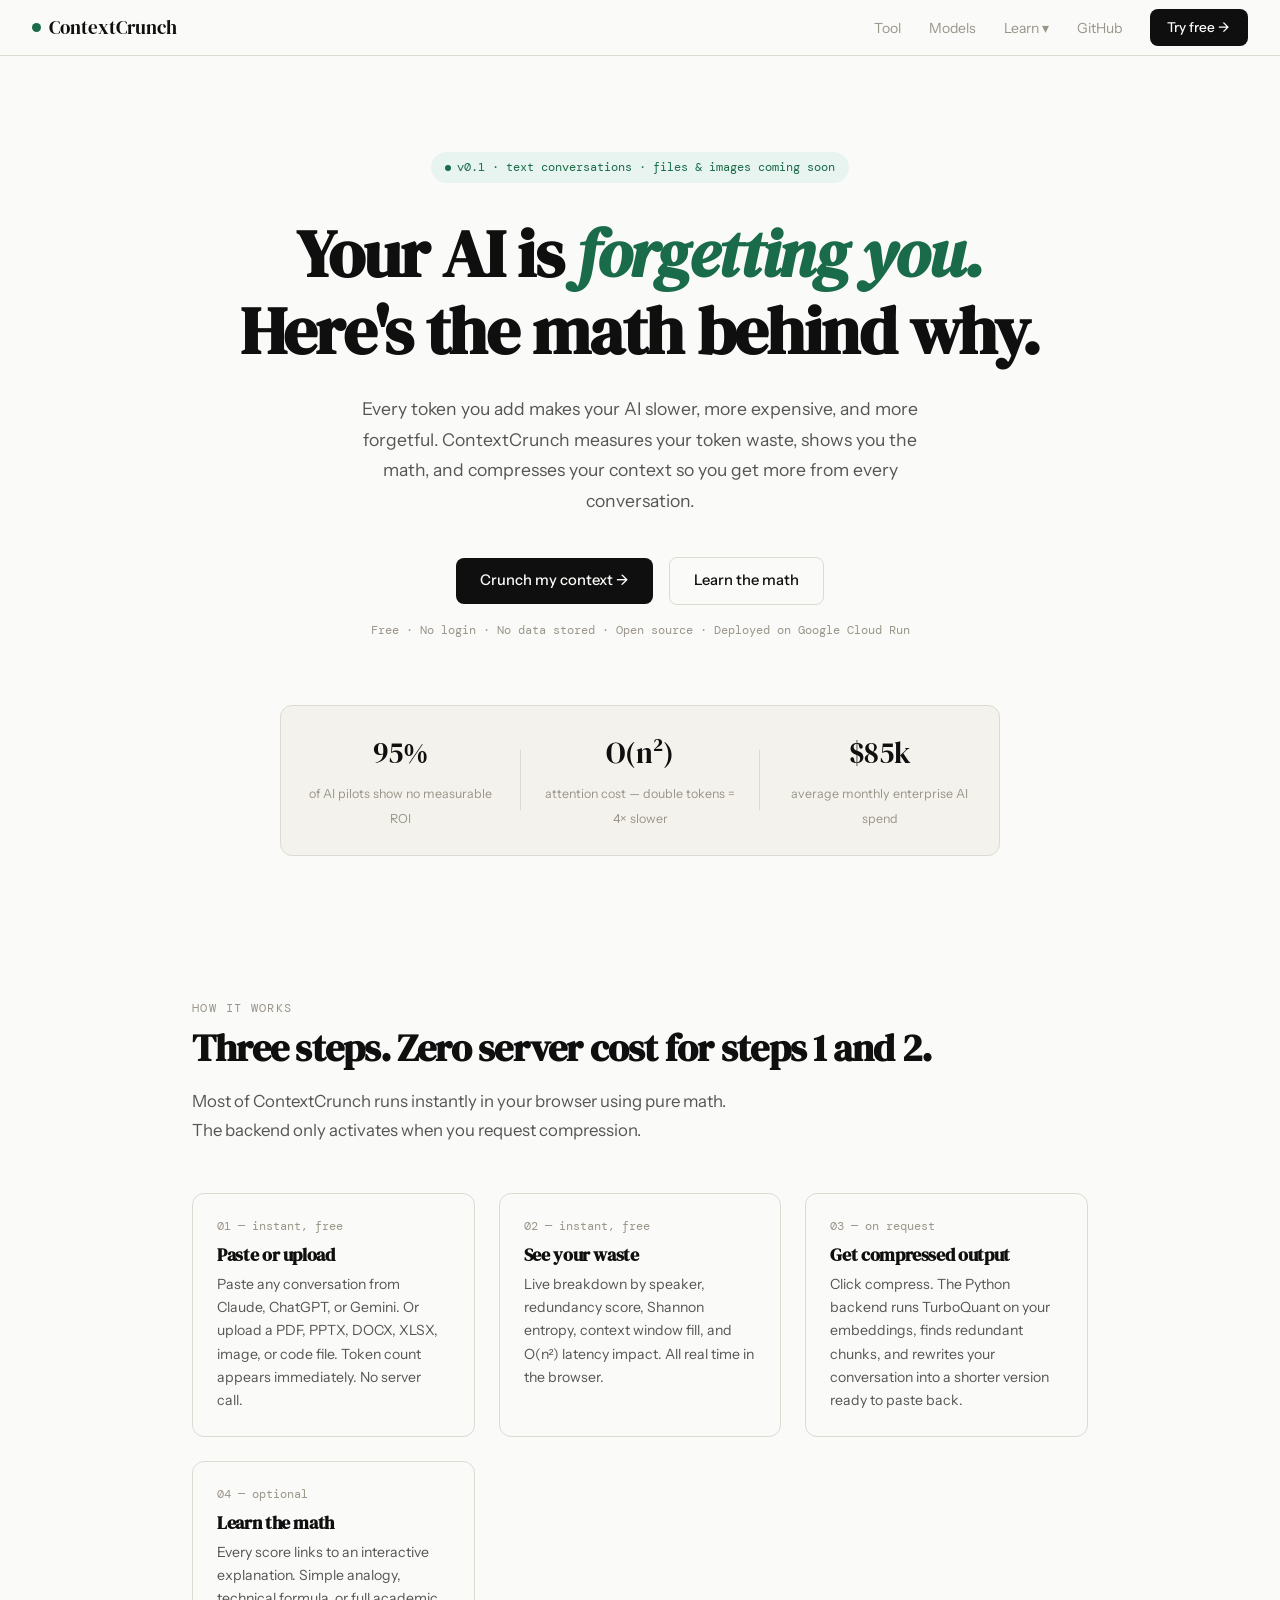
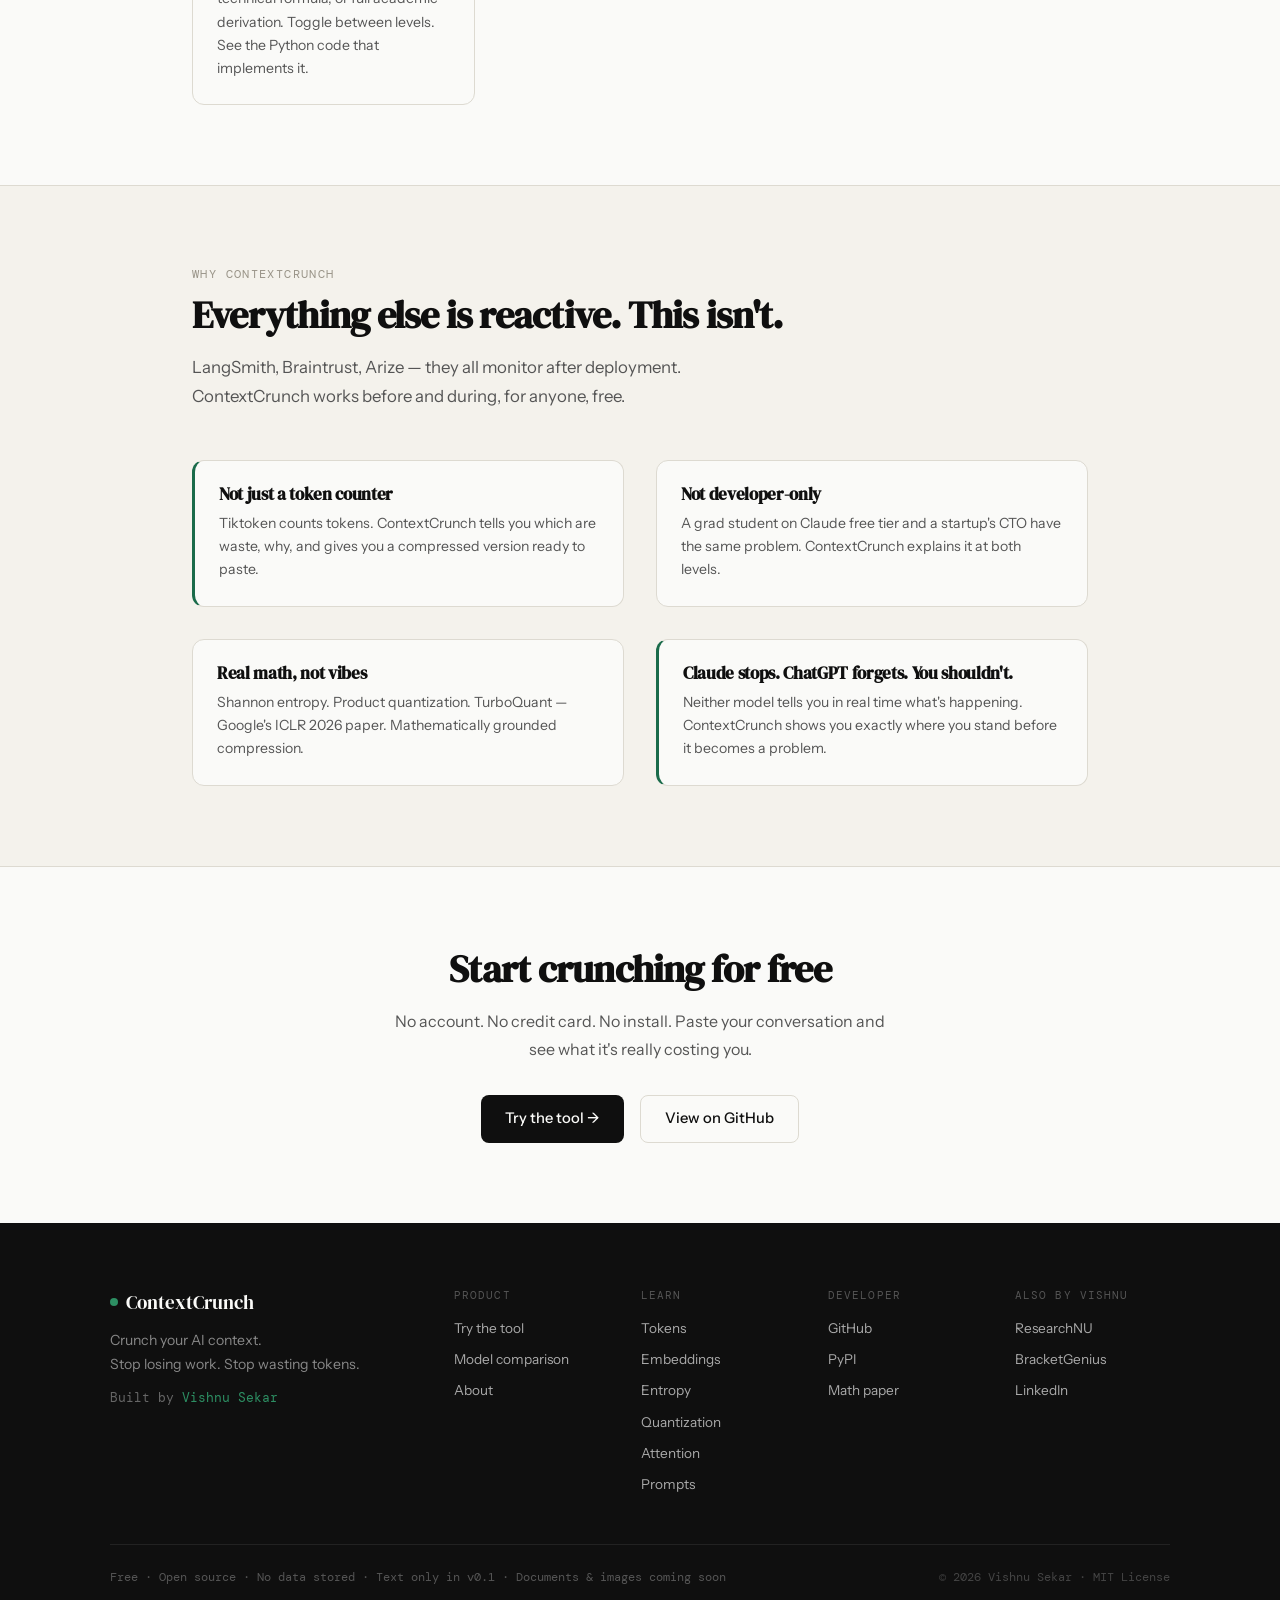
==== frontend/index.html @ 9dfd8b08 "ContextCrunch v1" ====
<!DOCTYPE html>
<html lang="en">
<head>
<meta charset="UTF-8"><meta name="viewport" content="width=device-width,initial-scale=1.0">
<title>ContextCrunch — Crunch your AI context</title>
<meta name="description" content="Token analysis and compression for Claude, ChatGPT, and Gemini. Stop losing work. Stop wasting tokens. Free and open source.">
<link href="https://fonts.googleapis.com/css2?family=DM+Serif+Display:ital@0;1&family=DM+Mono:wght@400;500&family=Instrument+Sans:wght@400;500;600&display=swap" rel="stylesheet">
<link rel="stylesheet" href="shared/style.css">
<style>
.hero{padding:6rem 2rem 4rem;text-align:center}
.hero-badge{display:inline-flex;align-items:center;gap:6px;background:var(--accent-light);color:var(--accent);font-size:.78rem;padding:.35rem .9rem;border-radius:100px;margin-bottom:2rem;font-family:var(--mono)}
.badge-dot{width:6px;height:6px;border-radius:50%;background:var(--accent);display:inline-block}
.hero h1{font-family:var(--serif);font-size:clamp(2.6rem,6vw,4.2rem);margin-bottom:1.5rem}
.hero h1 em{font-style:italic;color:var(--accent)}
.hero-sub{font-size:1.1rem;color:#555;max-width:580px;margin:0 auto 2.5rem;line-height:1.75}
.hero-actions{display:flex;align-items:center;justify-content:center;gap:1rem;flex-wrap:wrap;margin-bottom:1rem}
.hero-note{font-size:.78rem;color:var(--muted);font-family:var(--mono);margin-bottom:4rem}
.hero-stats{display:flex;align-items:center;justify-content:center;background:var(--cream);border:1px solid var(--border);border-radius:12px;overflow:hidden;flex-wrap:wrap;max-width:720px;margin:0 auto}
.hstat{flex:1;min-width:160px;padding:1.5rem;text-align:center}
.hstat-num{display:block;font-family:var(--serif);font-size:1.8rem;margin-bottom:.25rem}
.hstat-lbl{font-size:.78rem;color:var(--muted);line-height:1.4}
.hstat-div{width:1px;height:60px;background:var(--border);flex-shrink:0}
.steps{display:grid;grid-template-columns:repeat(auto-fit,minmax(220px,1fr));gap:1.5rem;margin-top:3rem}
.step{background:var(--white);border:1px solid var(--border);border-radius:12px;padding:1.5rem}
.step-num{font-family:var(--mono);font-size:.72rem;color:var(--muted);margin-bottom:.5rem;display:block}
.step h3{font-size:1.1rem;margin-bottom:.5rem}
.step p{font-size:.88rem;color:#555;line-height:1.65}
.why-grid{display:grid;grid-template-columns:1fr 1fr;gap:2rem;margin-top:3rem}
.why-card{background:var(--white);border:1px solid var(--border);border-radius:12px;padding:1.5rem}
.why-card h3{font-size:1.05rem;margin-bottom:.5rem}
.why-card p{font-size:.88rem;color:#555;line-height:1.65}
@media(max-width:600px){.why-grid{grid-template-columns:1fr}.hstat-div{display:none}}
</style>
</head>
<body>
<div id="nav-root"></div>
<main>
  <section class="hero">
    <div class="hero-badge"><span class="badge-dot"></span>v0.1 · text conversations · files &amp; images coming soon</div>
    <h1>Your AI is <em>forgetting you.</em><br>Here's the math behind why.</h1>
    <p class="hero-sub">Every token you add makes your AI slower, more expensive, and more forgetful. ContextCrunch measures your token waste, shows you the math, and compresses your context so you get more from every conversation.</p>
    <div class="hero-actions">
      <a href="tool.html" class="btn btn-primary">Crunch my context →</a>
      <a href="learn/index.html" class="btn btn-secondary">Learn the math</a>
    </div>
    <p class="hero-note">Free · No login · No data stored · Open source · Deployed on Google Cloud Run</p>
    <div class="hero-stats">
      <div class="hstat"><span class="hstat-num">95%</span><span class="hstat-lbl">of AI pilots show no measurable ROI</span></div>
      <div class="hstat-div"></div>
      <div class="hstat"><span class="hstat-num">O(n²)</span><span class="hstat-lbl">attention cost — double tokens = 4× slower</span></div>
      <div class="hstat-div"></div>
      <div class="hstat"><span class="hstat-num">$85k</span><span class="hstat-lbl">average monthly enterprise AI spend</span></div>
    </div>
  </section>

  <section class="section" id="how">
    <div class="container">
      <span class="section-label">How it works</span>
      <h2 class="section-title">Three steps. Zero server cost for steps 1 and 2.</h2>
      <p class="section-sub">Most of ContextCrunch runs instantly in your browser using pure math. The backend only activates when you request compression.</p>
      <div class="steps">
        <div class="step"><span class="step-num">01 — instant, free</span><h3>Paste or upload</h3><p>Paste any conversation from Claude, ChatGPT, or Gemini. Or upload a PDF, PPTX, DOCX, XLSX, image, or code file. Token count appears immediately. No server call.</p></div>
        <div class="step"><span class="step-num">02 — instant, free</span><h3>See your waste</h3><p>Live breakdown by speaker, redundancy score, Shannon entropy, context window fill, and O(n²) latency impact. All real time in the browser.</p></div>
        <div class="step"><span class="step-num">03 — on request</span><h3>Get compressed output</h3><p>Click compress. The Python backend runs TurboQuant on your embeddings, finds redundant chunks, and rewrites your conversation into a shorter version ready to paste back.</p></div>
        <div class="step"><span class="step-num">04 — optional</span><h3>Learn the math</h3><p>Every score links to an interactive explanation. Simple analogy, technical formula, or full academic derivation. Toggle between levels. See the Python code that implements it.</p></div>
      </div>
    </div>
  </section>

  <section class="section section-alt">
    <div class="container">
      <span class="section-label">Why ContextCrunch</span>
      <h2 class="section-title">Everything else is reactive. This isn't.</h2>
      <p class="section-sub">LangSmith, Braintrust, Arize — they all monitor after deployment. ContextCrunch works before and during, for anyone, free.</p>
      <div class="why-grid">
        <div class="why-card" style="border-left:3px solid var(--accent)"><h3>Not just a token counter</h3><p>Tiktoken counts tokens. ContextCrunch tells you which are waste, why, and gives you a compressed version ready to paste.</p></div>
        <div class="why-card"><h3>Not developer-only</h3><p>A grad student on Claude free tier and a startup's CTO have the same problem. ContextCrunch explains it at both levels.</p></div>
        <div class="why-card"><h3>Real math, not vibes</h3><p>Shannon entropy. Product quantization. TurboQuant — Google's ICLR 2026 paper. Mathematically grounded compression.</p></div>
        <div class="why-card" style="border-left:3px solid var(--accent)"><h3>Claude stops. ChatGPT forgets. You shouldn't.</h3><p>Neither model tells you in real time what's happening. ContextCrunch shows you exactly where you stand before it becomes a problem.</p></div>
      </div>
    </div>
  </section>

  <section class="section" style="text-align:center">
    <div class="container" style="max-width:580px">
      <h2 class="section-title">Start crunching for free</h2>
      <p style="color:#555;margin-bottom:2rem;line-height:1.75">No account. No credit card. No install. Paste your conversation and see what it's really costing you.</p>
      <div style="display:flex;gap:1rem;justify-content:center;flex-wrap:wrap">
        <a href="tool.html" class="btn btn-primary">Try the tool →</a>
        <a href="https://github.com/VishGuy2001/contextcrunch" target="_blank" class="btn btn-secondary">View on GitHub</a>
      </div>
    </div>
  </section>
</main>
<div id="footer-root"></div>
<script src="shared/nav.js"></script>
<script src="shared/footer.js"></script>
</body>
</html>
---- frontend/shared/style.css ----
@import url('https://fonts.googleapis.com/css2?family=DM+Serif+Display:ital@0;1&family=DM+Mono:wght@400;500&family=Instrument+Sans:wght@400;500;600&display=swap');
*,*::before,*::after{box-sizing:border-box;margin:0;padding:0}
:root{
  --black:#0f0f0f;--white:#fafaf8;--cream:#f4f2ec;--mid:#e8e5dc;
  --muted:#9a9589;--accent:#1a6b4a;--accent-light:#e8f4ef;--accent-mid:#2d8f63;
  --warn:#c4602a;--warn-light:#fdf0e8;--danger:#b93030;--danger-light:#fdf0f0;
  --info:#1e4f8a;--info-light:#eaf0f9;--border:#dddad1;
  --serif:'DM Serif Display',Georgia,serif;
  --sans:'Instrument Sans',sans-serif;
  --mono:'DM Mono',monospace;
}
html{scroll-behavior:smooth}
body{font-family:var(--sans);background:var(--white);color:var(--black);font-size:16px;line-height:1.6;overflow-x:hidden}
h1,h2,h3,h4{font-family:var(--serif);letter-spacing:-.02em;line-height:1.15}
a{color:inherit;text-decoration:none}
button{font-family:var(--sans);cursor:pointer}
input,textarea,select{font-family:var(--sans)}
.container{max-width:960px;margin:0 auto;padding:0 2rem}
.container-wide{max-width:1100px;margin:0 auto;padding:0 2rem}
.section{padding:5rem 2rem}
.section-alt{background:var(--cream);border-top:1px solid var(--border);border-bottom:1px solid var(--border)}
.section-label{font-family:var(--mono);font-size:.72rem;color:var(--muted);letter-spacing:.12em;text-transform:uppercase;display:block;margin-bottom:.5rem}
.section-title{font-family:var(--serif);font-size:clamp(1.8rem,3vw,2.6rem);margin-bottom:1rem}
.section-sub{color:#555;max-width:540px;line-height:1.75;font-size:1.05rem}
.btn{display:inline-flex;align-items:center;gap:8px;padding:.7rem 1.5rem;border-radius:8px;font-weight:500;font-size:.92rem;border:none;cursor:pointer;transition:all .15s;text-decoration:none}
.btn-primary{background:var(--black);color:var(--white)}
.btn-primary:hover{background:var(--accent);transform:translateY(-1px)}
.btn-secondary{background:transparent;color:var(--black);border:1px solid var(--border)}
.btn-secondary:hover{border-color:var(--black);transform:translateY(-1px)}
.btn-accent{background:var(--accent);color:var(--white)}
.btn-accent:hover{background:var(--accent-mid);transform:translateY(-1px)}
.btn:disabled{opacity:.4;cursor:not-allowed;transform:none!important}
.card{background:var(--white);border:1px solid var(--border);border-radius:12px;padding:1.5rem}
.gauge-track{background:var(--mid);border-radius:4px;height:8px;overflow:hidden}
.gauge-fill{height:100%;border-radius:4px;transition:width .5s ease;background:var(--accent)}
.gauge-fill.warning{background:var(--warn)}
.gauge-fill.danger{background:var(--danger)}
.code-block{background:#1a1a1a;color:#e8e5dc;border-radius:8px;padding:1.25rem;font-family:var(--mono);font-size:.82rem;line-height:1.7;overflow-x:auto;white-space:pre}
.formula{background:var(--white);border:1px solid var(--border);border-left:3px solid var(--black);border-radius:6px;padding:.75rem 1rem;font-family:var(--mono);font-size:.85rem;overflow-x:auto;white-space:pre;margin:.75rem 0}
.level-toggle{display:flex;border:1px solid var(--border);border-radius:8px;overflow:hidden;width:fit-content}
.level-btn{padding:.45rem 1rem;border:none;background:transparent;font-size:.78rem;font-family:var(--mono);cursor:pointer;color:var(--muted);border-right:1px solid var(--border);transition:all .15s}
.level-btn:last-child{border-right:none}
.level-btn:hover{background:var(--cream);color:var(--black)}
.level-btn.active{background:var(--black);color:var(--white)}
.badge{display:inline-flex;align-items:center;gap:4px;padding:.2rem .6rem;border-radius:100px;font-size:.72rem;font-family:var(--mono);font-weight:500}
.badge-safe{background:var(--accent-light);color:var(--accent)}
.badge-warn{background:var(--warn-light);color:var(--warn)}
.badge-danger{background:var(--danger-light);color:var(--danger)}
.loading-dots::after{content:'';animation:dots 1.2s steps(4,end) infinite}
@keyframes dots{0%,20%{content:''}40%{content:'.'}60%{content:'..'}80%,100%{content:'...'}}
.spin{animation:spin .8s linear infinite;display:inline-block}
@keyframes spin{to{transform:rotate(360deg)}}
@media(max-width:768px){.hide-mobile{display:none!important}.section{padding:3rem 1.5rem}}
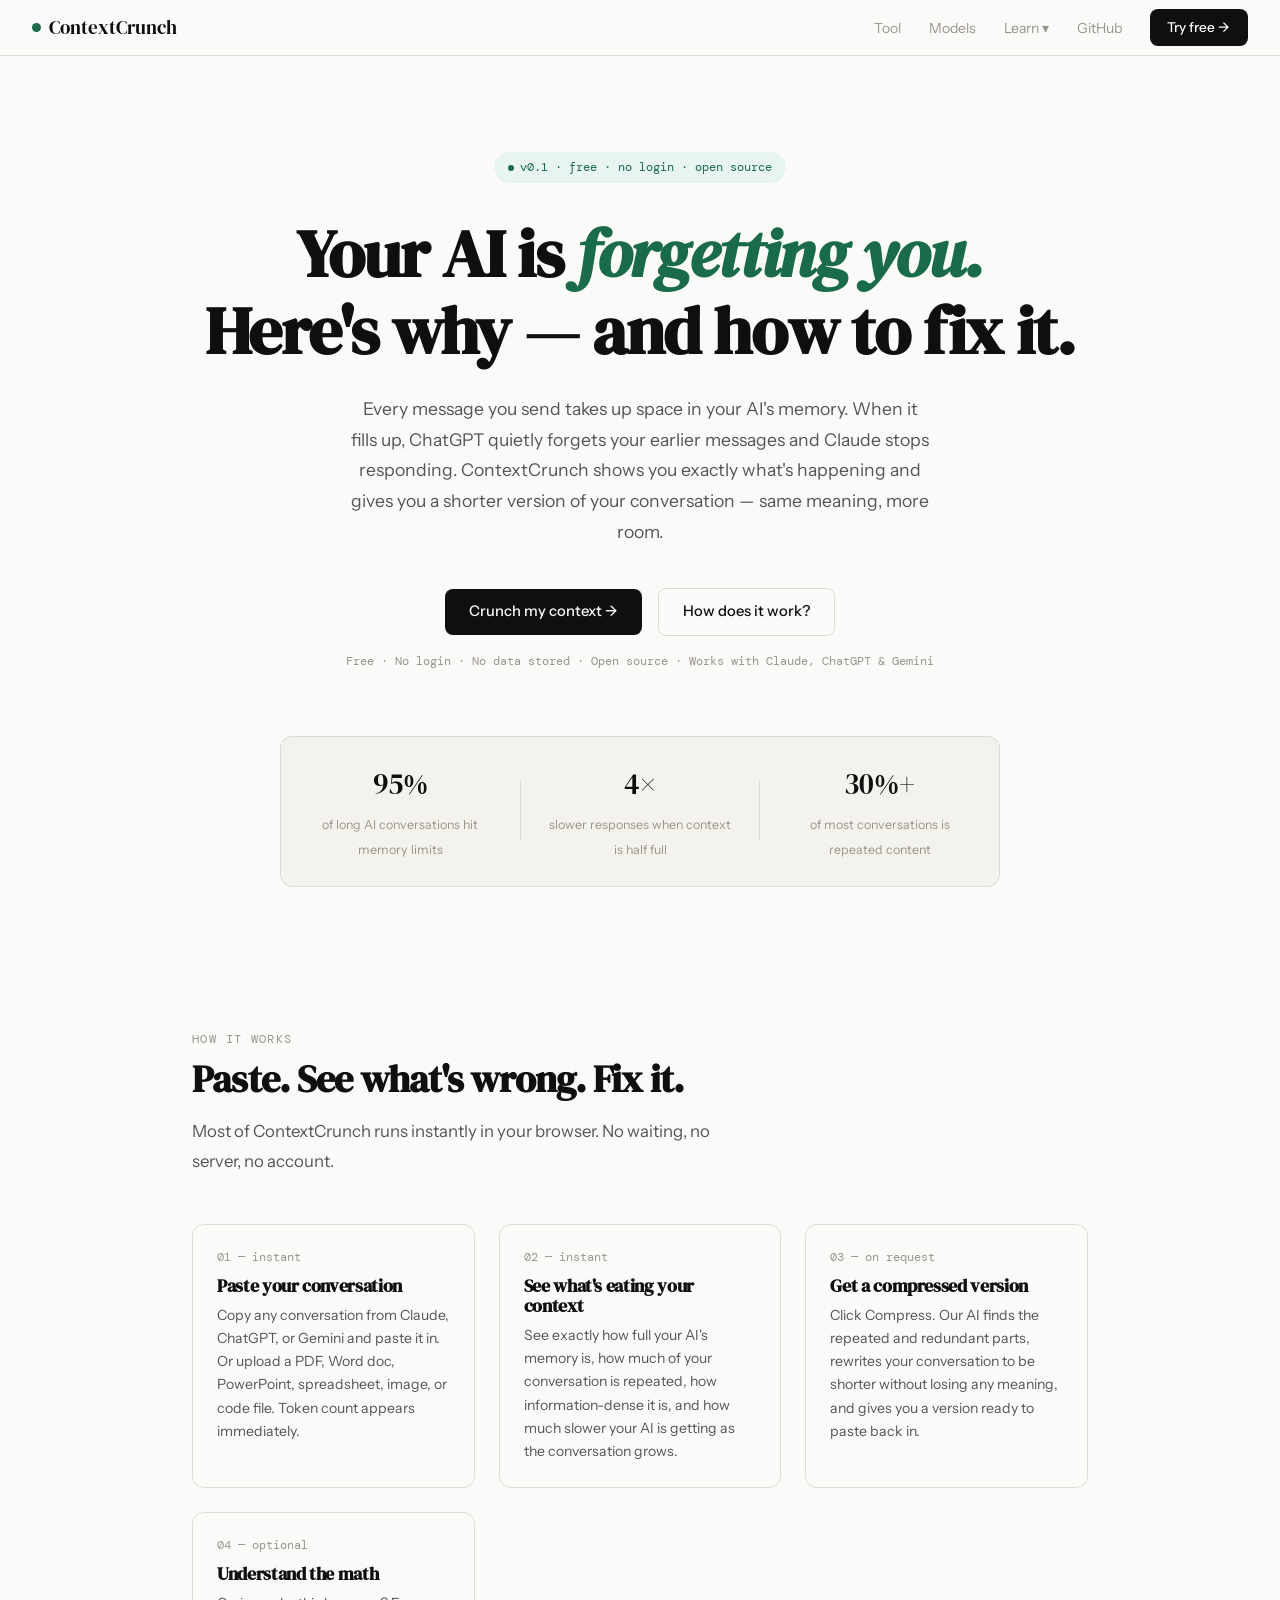
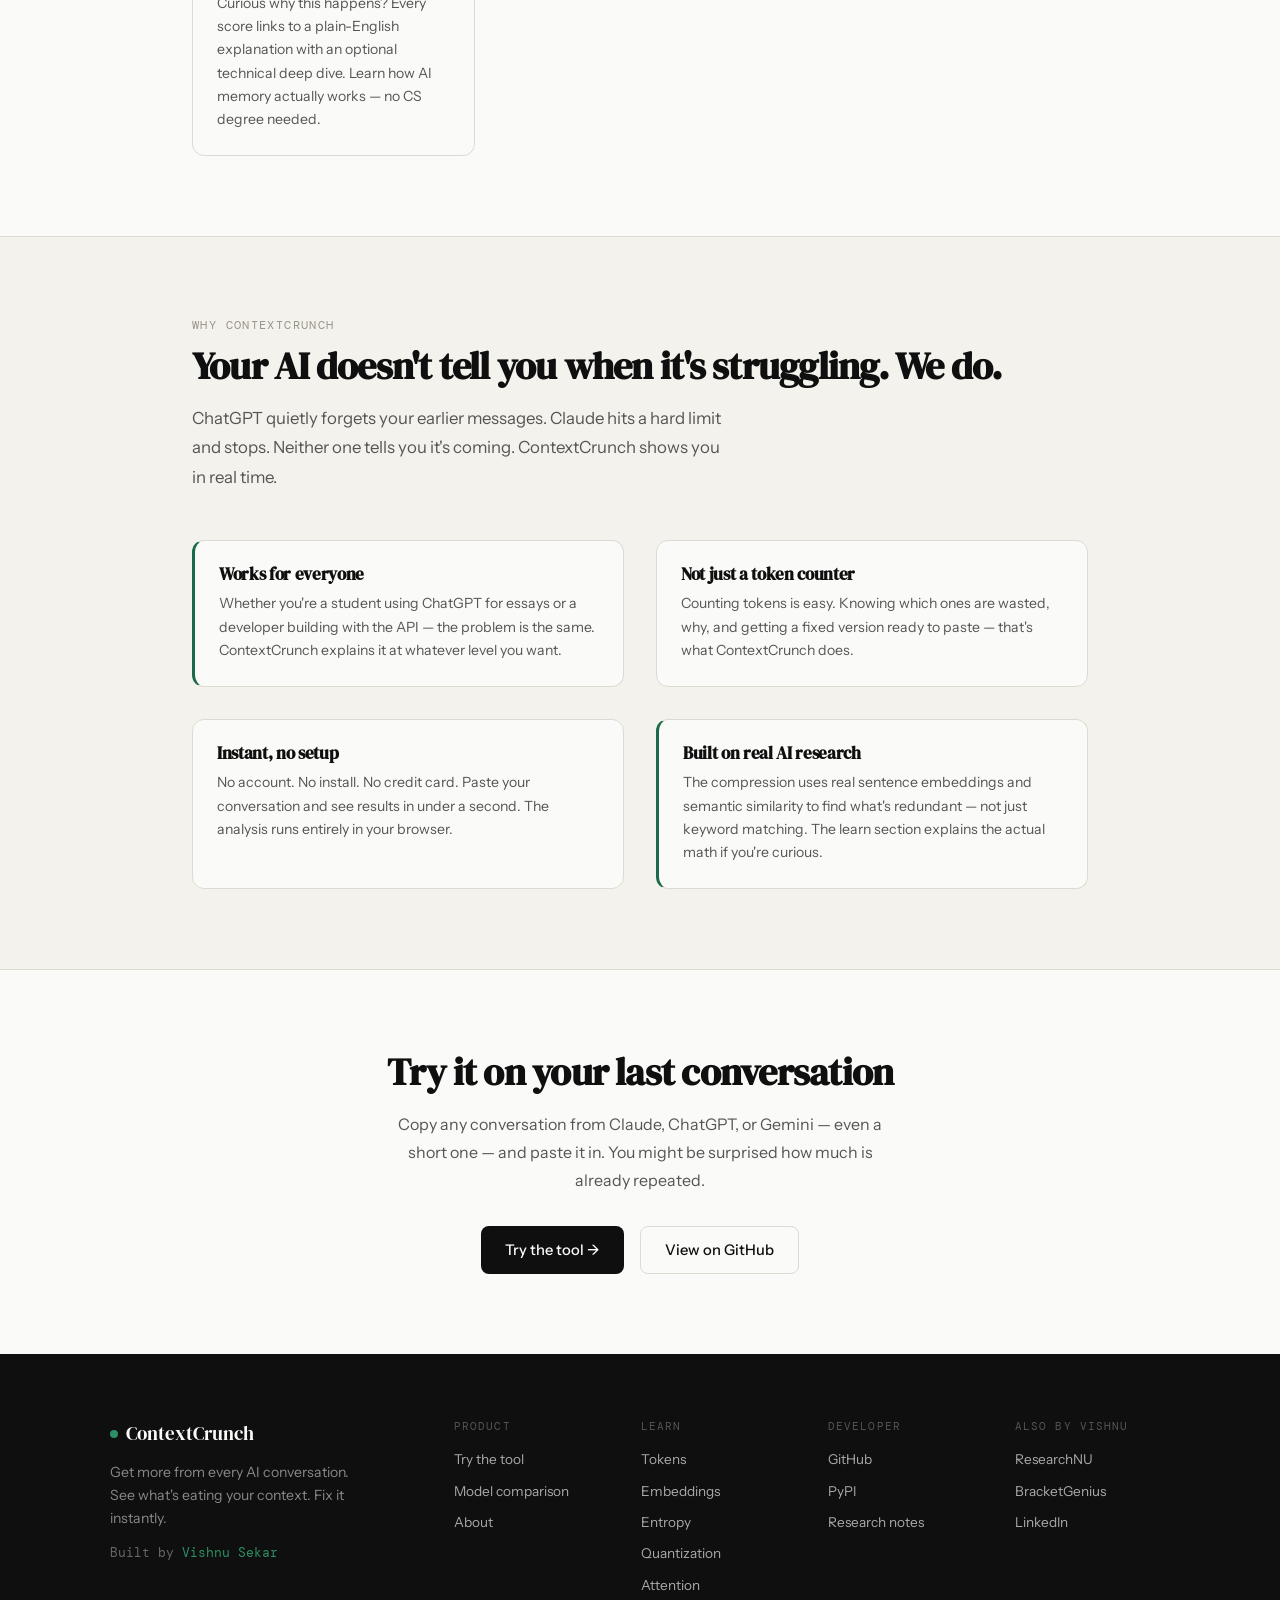
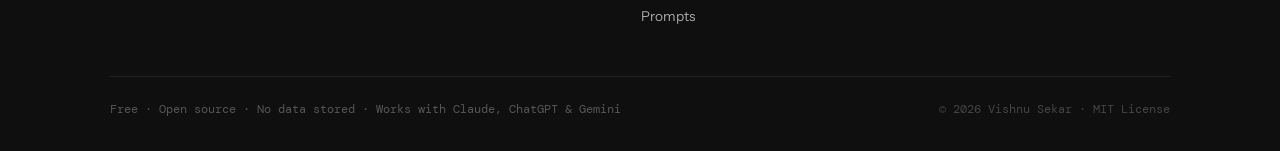
==== commit 594ccf11: "update copy — everyday language, accurate compression description" ====
--- a/frontend/index.html
+++ b/frontend/index.html
@@ -2,8 +2,8 @@
 <html lang="en">
 <head>
 <meta charset="UTF-8"><meta name="viewport" content="width=device-width,initial-scale=1.0">
-<title>ContextCrunch — Crunch your AI context</title>
-<meta name="description" content="Token analysis and compression for Claude, ChatGPT, and Gemini. Stop losing work. Stop wasting tokens. Free and open source.">
+<title>ContextCrunch — Get more from every AI conversation</title>
+<meta name="description" content="Paste your ChatGPT, Claude, or Gemini conversation and instantly see what's eating your context, why your AI is forgetting things, and how to fix it. Free, no login.">
 <link href="https://fonts.googleapis.com/css2?family=DM+Serif+Display:ital@0;1&family=DM+Mono:wght@400;500&family=Instrument+Sans:wght@400;500;600&display=swap" rel="stylesheet">
 <link rel="stylesheet" href="shared/style.css">
 <style>
@@ -36,33 +36,49 @@
 <div id="nav-root"></div>
 <main>
   <section class="hero">
-    <div class="hero-badge"><span class="badge-dot"></span>v0.1 · text conversations · files &amp; images coming soon</div>
-    <h1>Your AI is <em>forgetting you.</em><br>Here's the math behind why.</h1>
-    <p class="hero-sub">Every token you add makes your AI slower, more expensive, and more forgetful. ContextCrunch measures your token waste, shows you the math, and compresses your context so you get more from every conversation.</p>
+    <div class="hero-badge"><span class="badge-dot"></span>v0.1 · free · no login · open source</div>
+    <h1>Your AI is <em>forgetting you.</em><br>Here's why — and how to fix it.</h1>
+    <p class="hero-sub">Every message you send takes up space in your AI's memory. When it fills up, ChatGPT quietly forgets your earlier messages and Claude stops responding. ContextCrunch shows you exactly what's happening and gives you a shorter version of your conversation — same meaning, more room.</p>
     <div class="hero-actions">
       <a href="tool.html" class="btn btn-primary">Crunch my context →</a>
-      <a href="learn/index.html" class="btn btn-secondary">Learn the math</a>
+      <a href="learn/index.html" class="btn btn-secondary">How does it work?</a>
     </div>
-    <p class="hero-note">Free · No login · No data stored · Open source · Deployed on Google Cloud Run</p>
+    <p class="hero-note">Free · No login · No data stored · Open source · Works with Claude, ChatGPT &amp; Gemini</p>
     <div class="hero-stats">
-      <div class="hstat"><span class="hstat-num">95%</span><span class="hstat-lbl">of AI pilots show no measurable ROI</span></div>
+      <div class="hstat"><span class="hstat-num">95%</span><span class="hstat-lbl">of long AI conversations hit memory limits</span></div>
       <div class="hstat-div"></div>
-      <div class="hstat"><span class="hstat-num">O(n²)</span><span class="hstat-lbl">attention cost — double tokens = 4× slower</span></div>
+      <div class="hstat"><span class="hstat-num">4×</span><span class="hstat-lbl">slower responses when context is half full</span></div>
       <div class="hstat-div"></div>
-      <div class="hstat"><span class="hstat-num">$85k</span><span class="hstat-lbl">average monthly enterprise AI spend</span></div>
+      <div class="hstat"><span class="hstat-num">30%+</span><span class="hstat-lbl">of most conversations is repeated content</span></div>
     </div>
   </section>
 
   <section class="section" id="how">
     <div class="container">
       <span class="section-label">How it works</span>
-      <h2 class="section-title">Three steps. Zero server cost for steps 1 and 2.</h2>
-      <p class="section-sub">Most of ContextCrunch runs instantly in your browser using pure math. The backend only activates when you request compression.</p>
+      <h2 class="section-title">Paste. See what's wrong. Fix it.</h2>
+      <p class="section-sub">Most of ContextCrunch runs instantly in your browser. No waiting, no server, no account.</p>
       <div class="steps">
-        <div class="step"><span class="step-num">01 — instant, free</span><h3>Paste or upload</h3><p>Paste any conversation from Claude, ChatGPT, or Gemini. Or upload a PDF, PPTX, DOCX, XLSX, image, or code file. Token count appears immediately. No server call.</p></div>
-        <div class="step"><span class="step-num">02 — instant, free</span><h3>See your waste</h3><p>Live breakdown by speaker, redundancy score, Shannon entropy, context window fill, and O(n²) latency impact. All real time in the browser.</p></div>
-        <div class="step"><span class="step-num">03 — on request</span><h3>Get compressed output</h3><p>Click compress. The Python backend runs TurboQuant on your embeddings, finds redundant chunks, and rewrites your conversation into a shorter version ready to paste back.</p></div>
-        <div class="step"><span class="step-num">04 — optional</span><h3>Learn the math</h3><p>Every score links to an interactive explanation. Simple analogy, technical formula, or full academic derivation. Toggle between levels. See the Python code that implements it.</p></div>
+        <div class="step">
+          <span class="step-num">01 — instant</span>
+          <h3>Paste your conversation</h3>
+          <p>Copy any conversation from Claude, ChatGPT, or Gemini and paste it in. Or upload a PDF, Word doc, PowerPoint, spreadsheet, image, or code file. Token count appears immediately.</p>
+        </div>
+        <div class="step">
+          <span class="step-num">02 — instant</span>
+          <h3>See what's eating your context</h3>
+          <p>See exactly how full your AI's memory is, how much of your conversation is repeated, how information-dense it is, and how much slower your AI is getting as the conversation grows.</p>
+        </div>
+        <div class="step">
+          <span class="step-num">03 — on request</span>
+          <h3>Get a compressed version</h3>
+          <p>Click Compress. Our AI finds the repeated and redundant parts, rewrites your conversation to be shorter without losing any meaning, and gives you a version ready to paste back in.</p>
+        </div>
+        <div class="step">
+          <span class="step-num">04 — optional</span>
+          <h3>Understand the math</h3>
+          <p>Curious why this happens? Every score links to a plain-English explanation with an optional technical deep dive. Learn how AI memory actually works — no CS degree needed.</p>
+        </div>
       </div>
     </div>
   </section>
@@ -70,21 +86,33 @@
   <section class="section section-alt">
     <div class="container">
       <span class="section-label">Why ContextCrunch</span>
-      <h2 class="section-title">Everything else is reactive. This isn't.</h2>
-      <p class="section-sub">LangSmith, Braintrust, Arize — they all monitor after deployment. ContextCrunch works before and during, for anyone, free.</p>
+      <h2 class="section-title">Your AI doesn't tell you when it's struggling. We do.</h2>
+      <p class="section-sub">ChatGPT quietly forgets your earlier messages. Claude hits a hard limit and stops. Neither one tells you it's coming. ContextCrunch shows you in real time.</p>
       <div class="why-grid">
-        <div class="why-card" style="border-left:3px solid var(--accent)"><h3>Not just a token counter</h3><p>Tiktoken counts tokens. ContextCrunch tells you which are waste, why, and gives you a compressed version ready to paste.</p></div>
-        <div class="why-card"><h3>Not developer-only</h3><p>A grad student on Claude free tier and a startup's CTO have the same problem. ContextCrunch explains it at both levels.</p></div>
-        <div class="why-card"><h3>Real math, not vibes</h3><p>Shannon entropy. Product quantization. TurboQuant — Google's ICLR 2026 paper. Mathematically grounded compression.</p></div>
-        <div class="why-card" style="border-left:3px solid var(--accent)"><h3>Claude stops. ChatGPT forgets. You shouldn't.</h3><p>Neither model tells you in real time what's happening. ContextCrunch shows you exactly where you stand before it becomes a problem.</p></div>
+        <div class="why-card" style="border-left:3px solid var(--accent)">
+          <h3>Works for everyone</h3>
+          <p>Whether you're a student using ChatGPT for essays or a developer building with the API — the problem is the same. ContextCrunch explains it at whatever level you want.</p>
+        </div>
+        <div class="why-card">
+          <h3>Not just a token counter</h3>
+          <p>Counting tokens is easy. Knowing which ones are wasted, why, and getting a fixed version ready to paste — that's what ContextCrunch does.</p>
+        </div>
+        <div class="why-card">
+          <h3>Instant, no setup</h3>
+          <p>No account. No install. No credit card. Paste your conversation and see results in under a second. The analysis runs entirely in your browser.</p>
+        </div>
+        <div class="why-card" style="border-left:3px solid var(--accent)">
+          <h3>Built on real AI research</h3>
+          <p>The compression uses real sentence embeddings and semantic similarity to find what's redundant — not just keyword matching. The learn section explains the actual math if you're curious.</p>
+        </div>
       </div>
     </div>
   </section>
 
   <section class="section" style="text-align:center">
     <div class="container" style="max-width:580px">
-      <h2 class="section-title">Start crunching for free</h2>
-      <p style="color:#555;margin-bottom:2rem;line-height:1.75">No account. No credit card. No install. Paste your conversation and see what it's really costing you.</p>
+      <h2 class="section-title">Try it on your last conversation</h2>
+      <p style="color:#555;margin-bottom:2rem;line-height:1.75">Copy any conversation from Claude, ChatGPT, or Gemini — even a short one — and paste it in. You might be surprised how much is already repeated.</p>
       <div style="display:flex;gap:1rem;justify-content:center;flex-wrap:wrap">
         <a href="tool.html" class="btn btn-primary">Try the tool →</a>
         <a href="https://github.com/VishGuy2001/contextcrunch" target="_blank" class="btn btn-secondary">View on GitHub</a>
@@ -96,4 +124,4 @@
 <script src="shared/nav.js"></script>
 <script src="shared/footer.js"></script>
 </body>
-</html>
+</html>
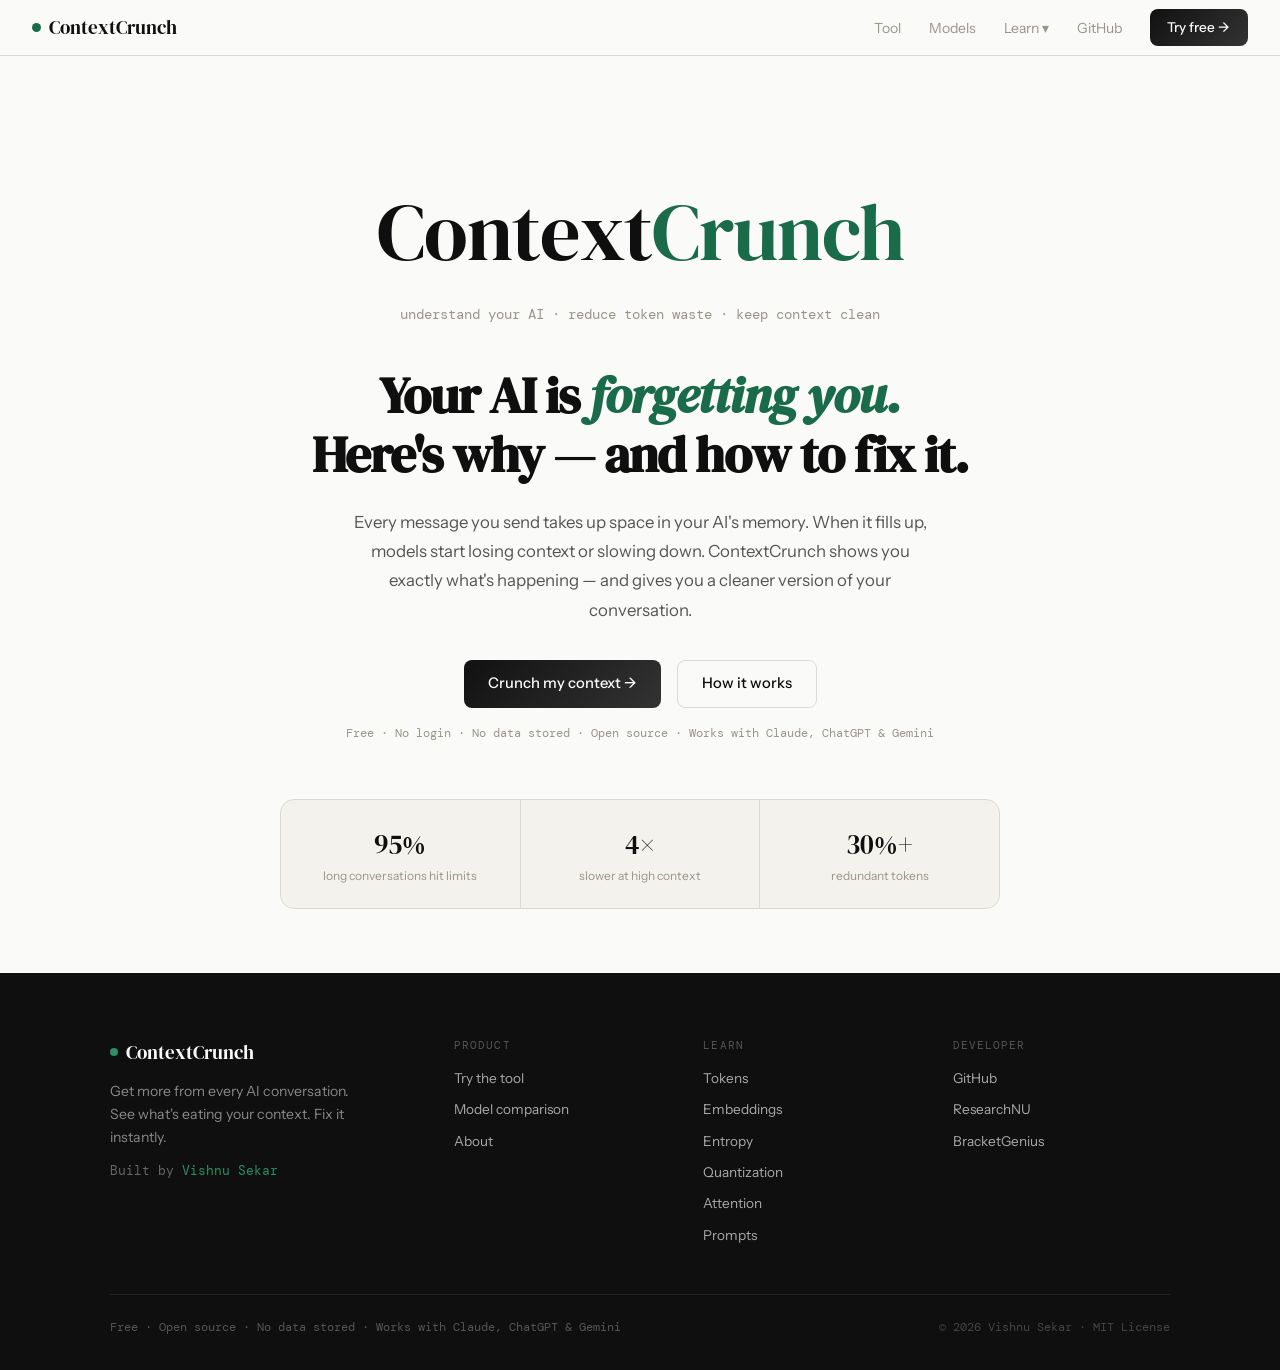
==== commit 828e9080: "Improve landing page: add ContextCrunch hero title, cleaner layout, and visual polish" ====
--- a/frontend/index.html
+++ b/frontend/index.html
@@ -1,127 +1,181 @@
 <!DOCTYPE html>
 <html lang="en">
 <head>
-<meta charset="UTF-8"><meta name="viewport" content="width=device-width,initial-scale=1.0">
+<meta charset="UTF-8">
+<meta name="viewport" content="width=device-width,initial-scale=1.0">
 <title>ContextCrunch — Get more from every AI conversation</title>
-<meta name="description" content="Paste your ChatGPT, Claude, or Gemini conversation and instantly see what's eating your context, why your AI is forgetting things, and how to fix it. Free, no login.">
+
 <link href="https://fonts.googleapis.com/css2?family=DM+Serif+Display:ital@0;1&family=DM+Mono:wght@400;500&family=Instrument+Sans:wght@400;500;600&display=swap" rel="stylesheet">
 <link rel="stylesheet" href="shared/style.css">
+
 <style>
-.hero{padding:6rem 2rem 4rem;text-align:center}
-.hero-badge{display:inline-flex;align-items:center;gap:6px;background:var(--accent-light);color:var(--accent);font-size:.78rem;padding:.35rem .9rem;border-radius:100px;margin-bottom:2rem;font-family:var(--mono)}
-.badge-dot{width:6px;height:6px;border-radius:50%;background:var(--accent);display:inline-block}
-.hero h1{font-family:var(--serif);font-size:clamp(2.6rem,6vw,4.2rem);margin-bottom:1.5rem}
-.hero h1 em{font-style:italic;color:var(--accent)}
-.hero-sub{font-size:1.1rem;color:#555;max-width:580px;margin:0 auto 2.5rem;line-height:1.75}
-.hero-actions{display:flex;align-items:center;justify-content:center;gap:1rem;flex-wrap:wrap;margin-bottom:1rem}
-.hero-note{font-size:.78rem;color:var(--muted);font-family:var(--mono);margin-bottom:4rem}
-.hero-stats{display:flex;align-items:center;justify-content:center;background:var(--cream);border:1px solid var(--border);border-radius:12px;overflow:hidden;flex-wrap:wrap;max-width:720px;margin:0 auto}
-.hstat{flex:1;min-width:160px;padding:1.5rem;text-align:center}
-.hstat-num{display:block;font-family:var(--serif);font-size:1.8rem;margin-bottom:.25rem}
-.hstat-lbl{font-size:.78rem;color:var(--muted);line-height:1.4}
-.hstat-div{width:1px;height:60px;background:var(--border);flex-shrink:0}
-.steps{display:grid;grid-template-columns:repeat(auto-fit,minmax(220px,1fr));gap:1.5rem;margin-top:3rem}
-.step{background:var(--white);border:1px solid var(--border);border-radius:12px;padding:1.5rem}
-.step-num{font-family:var(--mono);font-size:.72rem;color:var(--muted);margin-bottom:.5rem;display:block}
-.step h3{font-size:1.1rem;margin-bottom:.5rem}
-.step p{font-size:.88rem;color:#555;line-height:1.65}
-.why-grid{display:grid;grid-template-columns:1fr 1fr;gap:2rem;margin-top:3rem}
-.why-card{background:var(--white);border:1px solid var(--border);border-radius:12px;padding:1.5rem}
-.why-card h3{font-size:1.05rem;margin-bottom:.5rem}
-.why-card p{font-size:.88rem;color:#555;line-height:1.65}
-@media(max-width:600px){.why-grid{grid-template-columns:1fr}.hstat-div{display:none}}
+.hero{
+  padding:7rem 2rem 4rem;
+  text-align:center;
+}
+
+/* NEW TITLE (this is what you wanted) */
+.brand-title{
+  font-family:var(--serif);
+  font-size:clamp(3.2rem,7vw,5rem);
+  margin-bottom:.5rem;
+  letter-spacing:-1px;
+}
+
+.brand-title span{
+  color:var(--accent);
+}
+
+.brand-sub{
+  font-family:var(--mono);
+  font-size:.85rem;
+  color:var(--muted);
+  margin-bottom:2.5rem;
+}
+
+/* Headline */
+.hero h1{
+  font-family:var(--serif);
+  font-size:clamp(2.2rem,5vw,3.2rem);
+  margin-bottom:1.5rem;
+}
+
+.hero h1 em{
+  color:var(--accent);
+  font-style:italic;
+}
+
+/* Subtext */
+.hero-sub{
+  font-size:1.05rem;
+  color:#555;
+  max-width:580px;
+  margin:0 auto 2.2rem;
+  line-height:1.75;
+}
+
+/* Buttons */
+.hero-actions{
+  display:flex;
+  gap:1rem;
+  justify-content:center;
+  flex-wrap:wrap;
+  margin-bottom:1rem;
+}
+
+.hero-note{
+  font-size:.75rem;
+  color:var(--muted);
+  font-family:var(--mono);
+  margin-bottom:3.5rem;
+}
+
+/* Stats */
+.hero-stats{
+  display:flex;
+  justify-content:center;
+  border:1px solid var(--border);
+  border-radius:14px;
+  overflow:hidden;
+  background:var(--cream);
+  max-width:720px;
+  margin:0 auto;
+}
+
+.hstat{
+  flex:1;
+  padding:1.4rem;
+}
+
+.hstat-num{
+  font-family:var(--serif);
+  font-size:1.7rem;
+}
+
+.hstat-lbl{
+  font-size:.75rem;
+  color:var(--muted);
+}
+
+.hstat-div{
+  width:1px;
+  background:var(--border);
+}
+
+/* Hover polish */
+.btn-primary{
+  background:linear-gradient(135deg,#111,#333);
+}
+.btn-primary:hover{
+  transform:translateY(-1px);
+}
+
+/* MOBILE */
+@media(max-width:600px){
+  .hero-stats{flex-direction:column}
+  .hstat-div{display:none}
+}
 </style>
 </head>
+
 <body>
+
 <div id="nav-root"></div>
+
 <main>
-  <section class="hero">
-    <div class="hero-badge"><span class="badge-dot"></span>v0.1 · free · no login · open source</div>
-    <h1>Your AI is <em>forgetting you.</em><br>Here's why — and how to fix it.</h1>
-    <p class="hero-sub">Every message you send takes up space in your AI's memory. When it fills up, ChatGPT quietly forgets your earlier messages and Claude stops responding. ContextCrunch shows you exactly what's happening and gives you a shorter version of your conversation — same meaning, more room.</p>
-    <div class="hero-actions">
-      <a href="tool.html" class="btn btn-primary">Crunch my context →</a>
-      <a href="learn/index.html" class="btn btn-secondary">How does it work?</a>
+
+<section class="hero">
+
+  <!-- 🔥 THIS IS THE KEY ADD -->
+  <div class="brand-title">
+    Context<span>Crunch</span>
+  </div>
+  <div class="brand-sub">
+    understand your AI · reduce token waste · keep context clean
+  </div>
+
+  <!-- EXISTING MESSAGE -->
+  <h1>Your AI is <em>forgetting you.</em><br>Here's why — and how to fix it.</h1>
+
+  <p class="hero-sub">
+    Every message you send takes up space in your AI's memory. When it fills up, models start losing context or slowing down.
+    ContextCrunch shows you exactly what's happening — and gives you a cleaner version of your conversation.
+  </p>
+
+  <div class="hero-actions">
+    <a href="tool.html" class="btn btn-primary">Crunch my context →</a>
+    <a href="learn/index.html" class="btn btn-secondary">How it works</a>
+  </div>
+
+  <p class="hero-note">
+    Free · No login · No data stored · Open source · Works with Claude, ChatGPT & Gemini
+  </p>
+
+  <div class="hero-stats">
+    <div class="hstat">
+      <div class="hstat-num">95%</div>
+      <div class="hstat-lbl">long conversations hit limits</div>
     </div>
-    <p class="hero-note">Free · No login · No data stored · Open source · Works with Claude, ChatGPT &amp; Gemini</p>
-    <div class="hero-stats">
-      <div class="hstat"><span class="hstat-num">95%</span><span class="hstat-lbl">of long AI conversations hit memory limits</span></div>
-      <div class="hstat-div"></div>
-      <div class="hstat"><span class="hstat-num">4×</span><span class="hstat-lbl">slower responses when context is half full</span></div>
-      <div class="hstat-div"></div>
-      <div class="hstat"><span class="hstat-num">30%+</span><span class="hstat-lbl">of most conversations is repeated content</span></div>
+    <div class="hstat-div"></div>
+    <div class="hstat">
+      <div class="hstat-num">4×</div>
+      <div class="hstat-lbl">slower at high context</div>
     </div>
-  </section>
+    <div class="hstat-div"></div>
+    <div class="hstat">
+      <div class="hstat-num">30%+</div>
+      <div class="hstat-lbl">redundant tokens</div>
+    </div>
+  </div>
 
-  <section class="section" id="how">
-    <div class="container">
-      <span class="section-label">How it works</span>
-      <h2 class="section-title">Paste. See what's wrong. Fix it.</h2>
-      <p class="section-sub">Most of ContextCrunch runs instantly in your browser. No waiting, no server, no account.</p>
-      <div class="steps">
-        <div class="step">
-          <span class="step-num">01 — instant</span>
-          <h3>Paste your conversation</h3>
-          <p>Copy any conversation from Claude, ChatGPT, or Gemini and paste it in. Or upload a PDF, Word doc, PowerPoint, spreadsheet, image, or code file. Token count appears immediately.</p>
-        </div>
-        <div class="step">
-          <span class="step-num">02 — instant</span>
-          <h3>See what's eating your context</h3>
-          <p>See exactly how full your AI's memory is, how much of your conversation is repeated, how information-dense it is, and how much slower your AI is getting as the conversation grows.</p>
-        </div>
-        <div class="step">
-          <span class="step-num">03 — on request</span>
-          <h3>Get a compressed version</h3>
-          <p>Click Compress. Our AI finds the repeated and redundant parts, rewrites your conversation to be shorter without losing any meaning, and gives you a version ready to paste back in.</p>
-        </div>
-        <div class="step">
-          <span class="step-num">04 — optional</span>
-          <h3>Understand the math</h3>
-          <p>Curious why this happens? Every score links to a plain-English explanation with an optional technical deep dive. Learn how AI memory actually works — no CS degree needed.</p>
-        </div>
-      </div>
-    </div>
-  </section>
+</section>
 
-  <section class="section section-alt">
-    <div class="container">
-      <span class="section-label">Why ContextCrunch</span>
-      <h2 class="section-title">Your AI doesn't tell you when it's struggling. We do.</h2>
-      <p class="section-sub">ChatGPT quietly forgets your earlier messages. Claude hits a hard limit and stops. Neither one tells you it's coming. ContextCrunch shows you in real time.</p>
-      <div class="why-grid">
-        <div class="why-card" style="border-left:3px solid var(--accent)">
-          <h3>Works for everyone</h3>
-          <p>Whether you're a student using ChatGPT for essays or a developer building with the API — the problem is the same. ContextCrunch explains it at whatever level you want.</p>
-        </div>
-        <div class="why-card">
-          <h3>Not just a token counter</h3>
-          <p>Counting tokens is easy. Knowing which ones are wasted, why, and getting a fixed version ready to paste — that's what ContextCrunch does.</p>
-        </div>
-        <div class="why-card">
-          <h3>Instant, no setup</h3>
-          <p>No account. No install. No credit card. Paste your conversation and see results in under a second. The analysis runs entirely in your browser.</p>
-        </div>
-        <div class="why-card" style="border-left:3px solid var(--accent)">
-          <h3>Built on real AI research</h3>
-          <p>The compression uses real sentence embeddings and semantic similarity to find what's redundant — not just keyword matching. The learn section explains the actual math if you're curious.</p>
-        </div>
-      </div>
-    </div>
-  </section>
+</main>
 
-  <section class="section" style="text-align:center">
-    <div class="container" style="max-width:580px">
-      <h2 class="section-title">Try it on your last conversation</h2>
-      <p style="color:#555;margin-bottom:2rem;line-height:1.75">Copy any conversation from Claude, ChatGPT, or Gemini — even a short one — and paste it in. You might be surprised how much is already repeated.</p>
-      <div style="display:flex;gap:1rem;justify-content:center;flex-wrap:wrap">
-        <a href="tool.html" class="btn btn-primary">Try the tool →</a>
-        <a href="https://github.com/VishGuy2001/contextcrunch" target="_blank" class="btn btn-secondary">View on GitHub</a>
-      </div>
-    </div>
-  </section>
-</main>
 <div id="footer-root"></div>
+
 <script src="shared/nav.js"></script>
 <script src="shared/footer.js"></script>
+
 </body>
 </html>
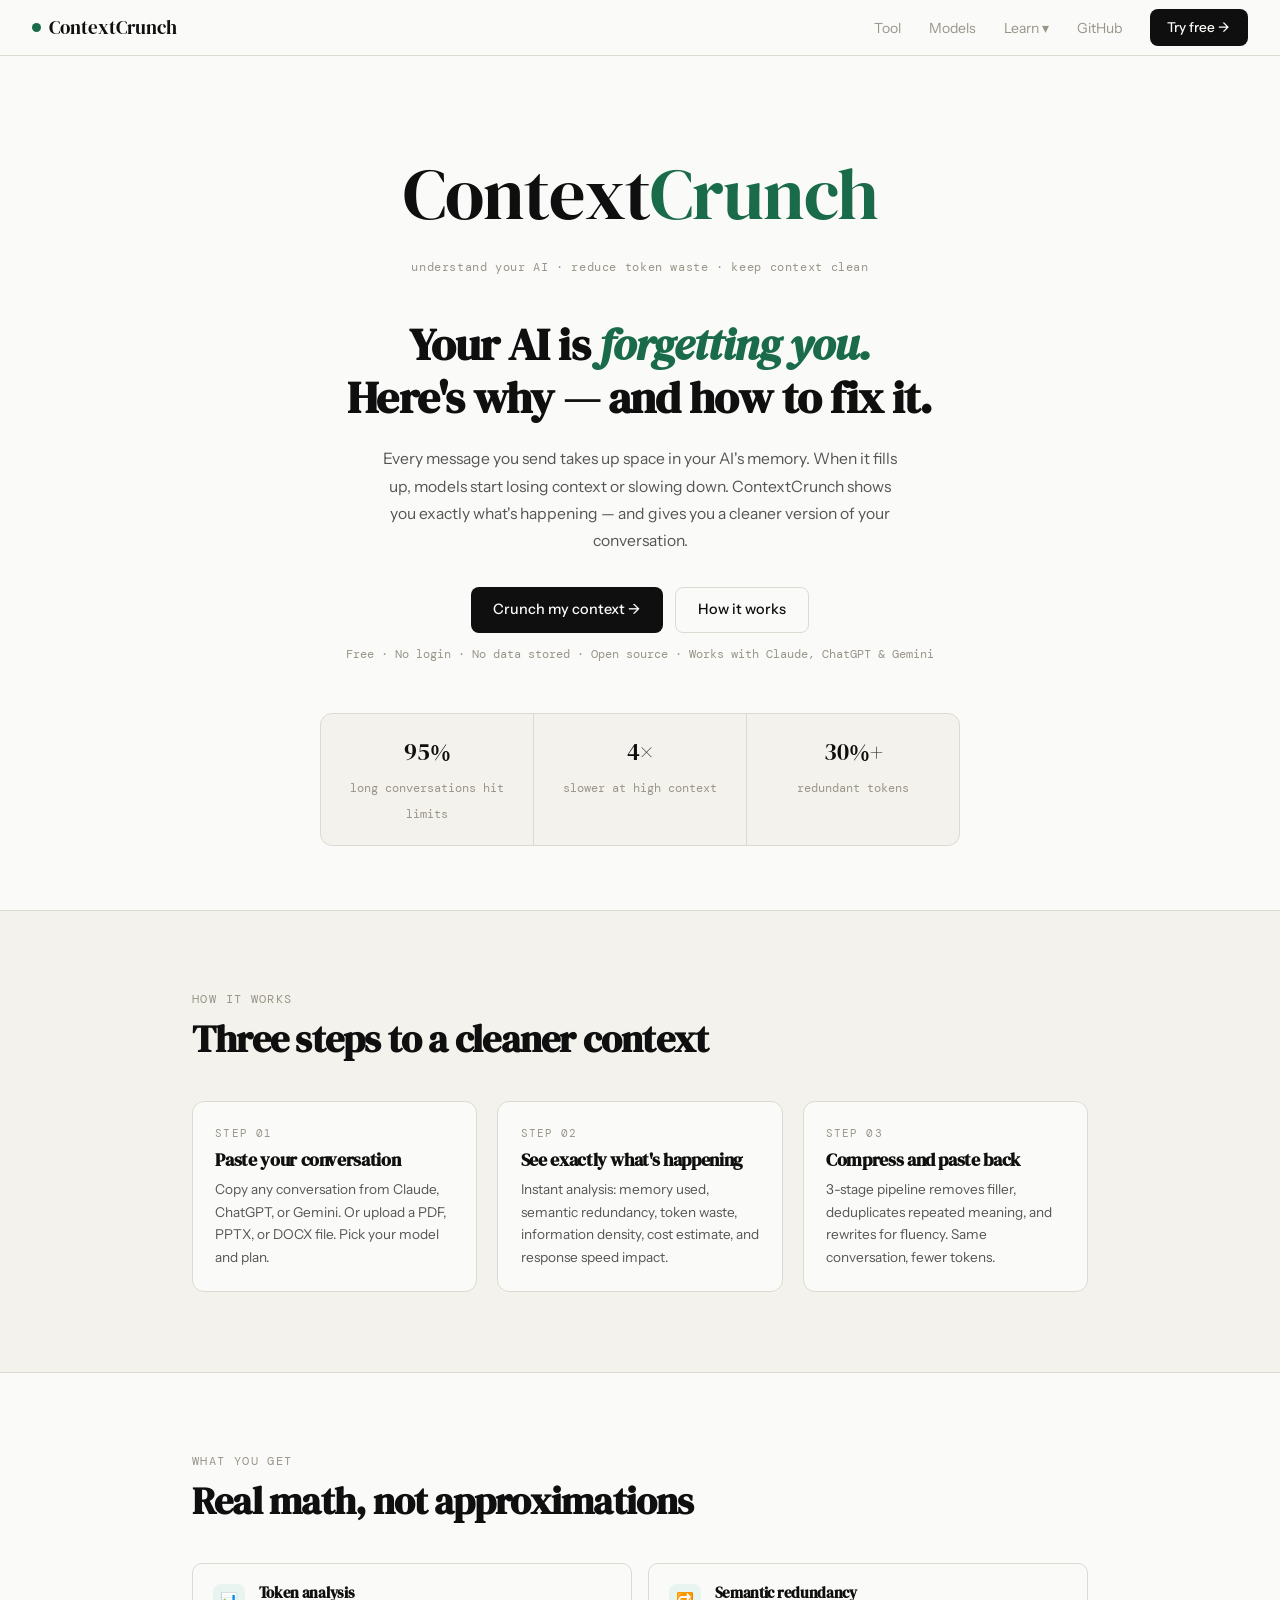
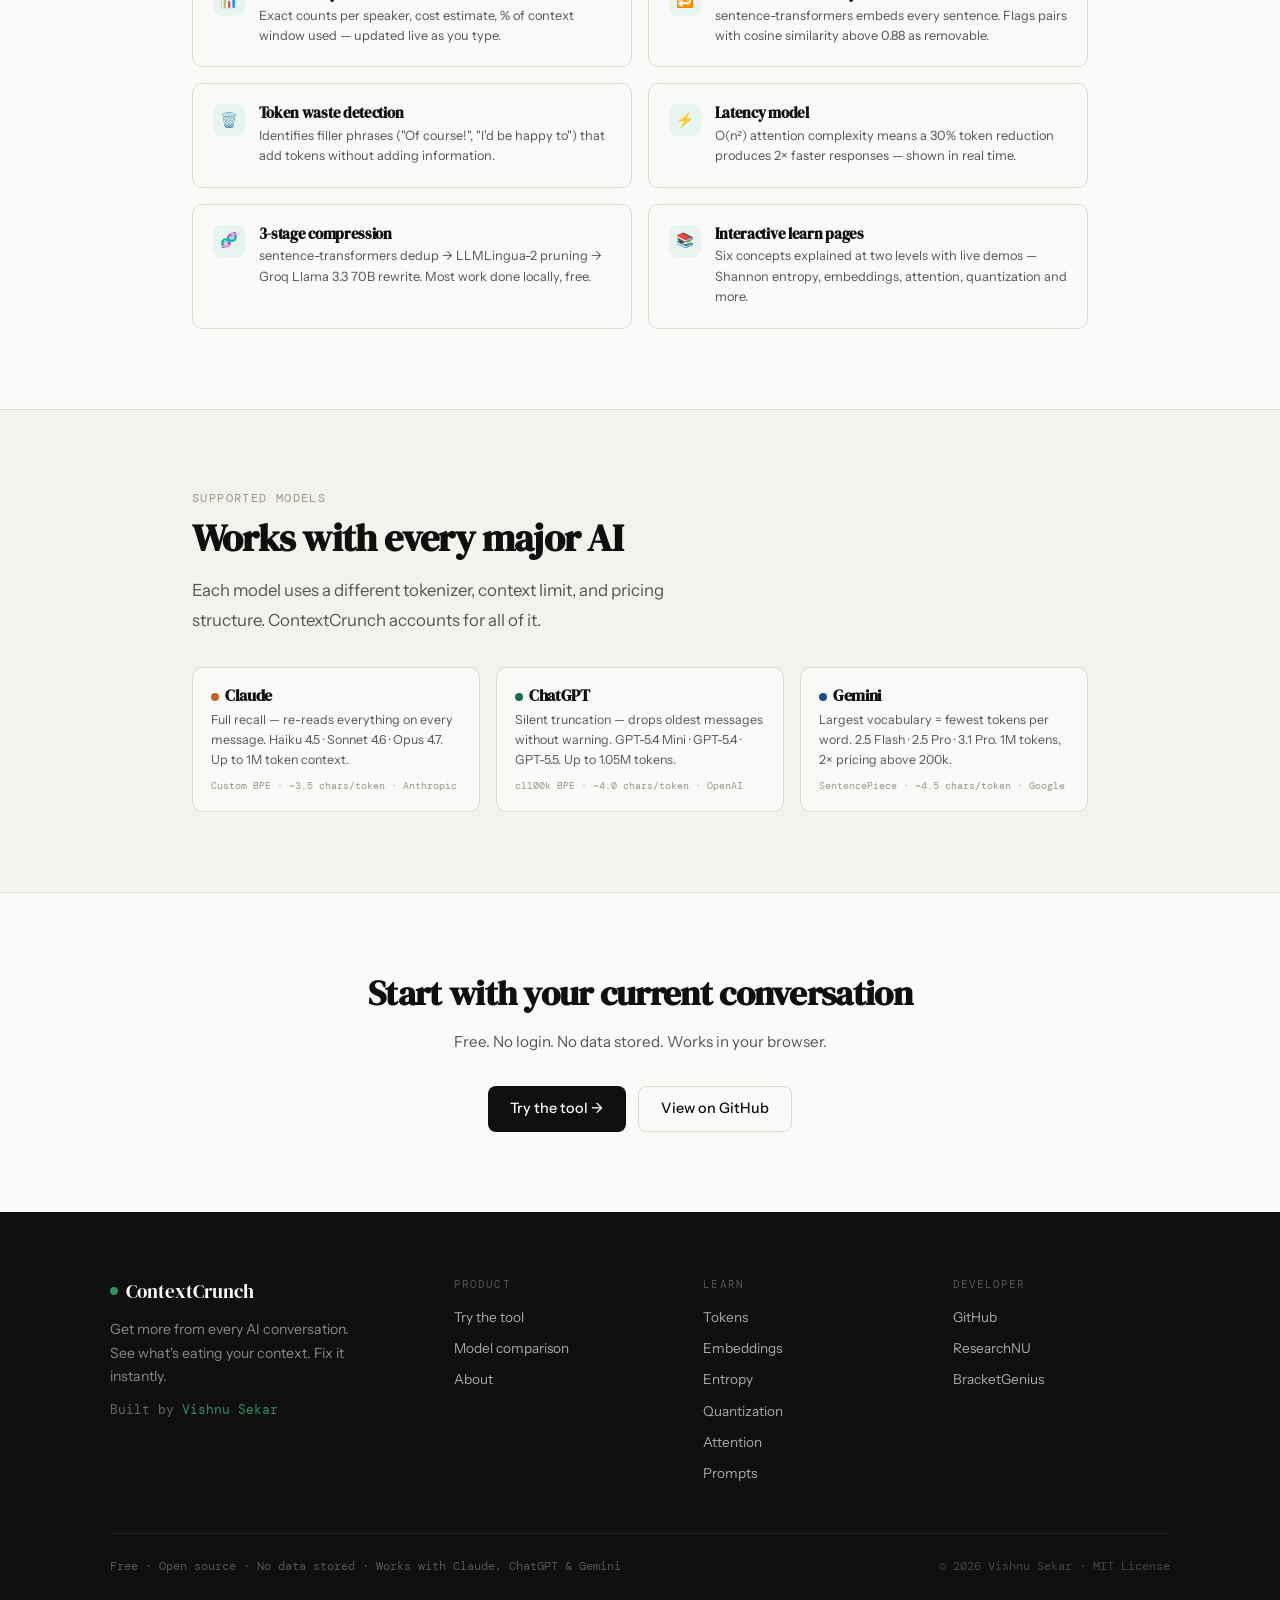
==== commit 01e8138f: "redesign tool UI, fix viewport, homepage sections, new model selector" ====
--- a/frontend/index.html
+++ b/frontend/index.html
@@ -2,180 +2,353 @@
 <html lang="en">
 <head>
 <meta charset="UTF-8">
-<meta name="viewport" content="width=device-width,initial-scale=1.0">
+<meta name="viewport" content="width=device-width, initial-scale=1.0, maximum-scale=1.0">
 <title>ContextCrunch — Get more from every AI conversation</title>
-
 <link href="https://fonts.googleapis.com/css2?family=DM+Serif+Display:ital@0;1&family=DM+Mono:wght@400;500&family=Instrument+Sans:wght@400;500;600&display=swap" rel="stylesheet">
 <link rel="stylesheet" href="shared/style.css">
-
 <style>
-.hero{
-  padding:7rem 2rem 4rem;
-  text-align:center;
-}
-
-/* NEW TITLE (this is what you wanted) */
-.brand-title{
-  font-family:var(--serif);
-  font-size:clamp(3.2rem,7vw,5rem);
-  margin-bottom:.5rem;
-  letter-spacing:-1px;
-}
-
-.brand-title span{
-  color:var(--accent);
-}
-
-.brand-sub{
-  font-family:var(--mono);
-  font-size:.85rem;
-  color:var(--muted);
-  margin-bottom:2.5rem;
-}
-
-/* Headline */
-.hero h1{
-  font-family:var(--serif);
-  font-size:clamp(2.2rem,5vw,3.2rem);
-  margin-bottom:1.5rem;
-}
-
-.hero h1 em{
-  color:var(--accent);
-  font-style:italic;
-}
-
-/* Subtext */
-.hero-sub{
-  font-size:1.05rem;
-  color:#555;
-  max-width:580px;
-  margin:0 auto 2.2rem;
-  line-height:1.75;
-}
-
-/* Buttons */
-.hero-actions{
-  display:flex;
-  gap:1rem;
-  justify-content:center;
-  flex-wrap:wrap;
-  margin-bottom:1rem;
-}
-
-.hero-note{
-  font-size:.75rem;
-  color:var(--muted);
-  font-family:var(--mono);
-  margin-bottom:3.5rem;
-}
-
-/* Stats */
-.hero-stats{
-  display:flex;
-  justify-content:center;
-  border:1px solid var(--border);
-  border-radius:14px;
-  overflow:hidden;
-  background:var(--cream);
-  max-width:720px;
-  margin:0 auto;
-}
-
-.hstat{
-  flex:1;
-  padding:1.4rem;
-}
-
-.hstat-num{
-  font-family:var(--serif);
-  font-size:1.7rem;
-}
-
-.hstat-lbl{
-  font-size:.75rem;
-  color:var(--muted);
-}
-
-.hstat-div{
-  width:1px;
-  background:var(--border);
-}
-
-/* Hover polish */
-.btn-primary{
-  background:linear-gradient(135deg,#111,#333);
-}
-.btn-primary:hover{
-  transform:translateY(-1px);
-}
-
-/* MOBILE */
-@media(max-width:600px){
-  .hero-stats{flex-direction:column}
-  .hstat-div{display:none}
+/* ── Hero ── */
+.hero {
+  padding: 5rem 2rem 4rem;
+  text-align: center;
+  max-width: 860px;
+  margin: 0 auto;
+}
+
+.brand-title {
+  font-family: var(--serif);
+  font-size: clamp(2.8rem, 6vw, 4.5rem);
+  margin-bottom: .4rem;
+  letter-spacing: -1px;
+}
+.brand-title span { color: var(--accent); }
+
+.brand-sub {
+  font-family: var(--mono);
+  font-size: .78rem;
+  color: var(--muted);
+  margin-bottom: 2.5rem;
+  letter-spacing: .05em;
+}
+
+.hero h1 {
+  font-family: var(--serif);
+  font-size: clamp(1.8rem, 4vw, 2.8rem);
+  margin-bottom: 1.25rem;
+  line-height: 1.2;
+}
+.hero h1 em { color: var(--accent); font-style: italic; }
+
+.hero-sub {
+  font-size: .98rem;
+  color: #555;
+  max-width: 520px;
+  margin: 0 auto 2rem;
+  line-height: 1.75;
+}
+
+.hero-actions {
+  display: flex;
+  gap: .75rem;
+  justify-content: center;
+  flex-wrap: wrap;
+  margin-bottom: .85rem;
+}
+
+.hero-note {
+  font-size: .72rem;
+  color: var(--muted);
+  font-family: var(--mono);
+  margin-bottom: 3rem;
+}
+
+/* Stats bar */
+.hero-stats {
+  display: flex;
+  justify-content: center;
+  border: 1px solid var(--border);
+  border-radius: 12px;
+  overflow: hidden;
+  background: var(--cream);
+  max-width: 640px;
+  margin: 0 auto;
+}
+.hstat { flex: 1; padding: 1.2rem 1rem; }
+.hstat-num { font-family: var(--serif); font-size: 1.5rem; display: block; margin-bottom: .2rem; }
+.hstat-lbl { font-size: .72rem; color: var(--muted); font-family: var(--mono); }
+.hstat-div { width: 1px; background: var(--border); }
+
+/* How it works section */
+.how-grid {
+  display: grid;
+  grid-template-columns: repeat(3, 1fr);
+  gap: 1.25rem;
+  margin-top: 2.5rem;
+}
+.how-card {
+  background: var(--white);
+  border: 1px solid var(--border);
+  border-radius: 12px;
+  padding: 1.4rem;
+}
+.how-num {
+  font-family: var(--mono);
+  font-size: .68rem;
+  color: var(--muted);
+  text-transform: uppercase;
+  letter-spacing: .1em;
+  margin-bottom: .5rem;
+}
+.how-card h3 {
+  font-family: var(--serif);
+  font-size: 1.1rem;
+  margin-bottom: .5rem;
+}
+.how-card p {
+  font-size: .85rem;
+  color: #555;
+  line-height: 1.65;
+}
+
+/* Features */
+.features-grid {
+  display: grid;
+  grid-template-columns: repeat(2, 1fr);
+  gap: 1rem;
+  margin-top: 2.5rem;
+}
+.feature-card {
+  background: var(--white);
+  border: 1px solid var(--border);
+  border-radius: 10px;
+  padding: 1.25rem;
+  display: flex;
+  gap: .85rem;
+  align-items: flex-start;
+}
+.feature-icon {
+  width: 32px;
+  height: 32px;
+  border-radius: 8px;
+  background: var(--accent-light);
+  display: flex;
+  align-items: center;
+  justify-content: center;
+  font-size: .9rem;
+  flex-shrink: 0;
+}
+.feature-card h4 {
+  font-family: var(--serif);
+  font-size: .95rem;
+  margin-bottom: .25rem;
+}
+.feature-card p { font-size: .8rem; color: #555; line-height: 1.6; }
+
+/* Models section */
+.models-row {
+  display: grid;
+  grid-template-columns: repeat(3, 1fr);
+  gap: 1rem;
+  margin-top: 2rem;
+}
+.model-card {
+  border: 1px solid var(--border);
+  border-radius: 10px;
+  padding: 1.1rem;
+  background: var(--white);
+}
+.model-card-dot {
+  width: 8px; height: 8px;
+  border-radius: 50%;
+  display: inline-block;
+  margin-right: .4rem;
+}
+.model-card h4 { font-family: var(--serif); font-size: 1rem; margin-bottom: .35rem; }
+.model-card p  { font-size: .78rem; color: #555; line-height: 1.6; }
+.model-card .tag {
+  font-family: var(--mono);
+  font-size: .62rem;
+  color: var(--muted);
+  margin-top: .5rem;
+  display: block;
+}
+
+/* CTA */
+.cta-section {
+  text-align: center;
+  padding: 5rem 2rem;
+}
+.cta-section h2 { font-size: clamp(1.6rem, 3vw, 2.2rem); margin-bottom: 1rem; }
+.cta-section p  { color: #555; margin-bottom: 2rem; font-size: .95rem; }
+
+@media (max-width: 700px) {
+  .how-grid, .models-row { grid-template-columns: 1fr; }
+  .features-grid          { grid-template-columns: 1fr; }
+  .hero-stats             { flex-direction: column; }
+  .hstat-div              { display: none; }
 }
 </style>
 </head>
-
 <body>
-
 <div id="nav-root"></div>
-
 <main>
 
-<section class="hero">
-
-  <!-- 🔥 THIS IS THE KEY ADD -->
-  <div class="brand-title">
-    Context<span>Crunch</span>
+  <!-- ── HERO ── -->
+  <section class="hero">
+    <div class="brand-title">Context<span>Crunch</span></div>
+    <div class="brand-sub">understand your AI · reduce token waste · keep context clean</div>
+
+    <h1>Your AI is <em>forgetting you.</em><br>Here's why — and how to fix it.</h1>
+
+    <p class="hero-sub">
+      Every message you send takes up space in your AI's memory. When it fills up,
+      models start losing context or slowing down. ContextCrunch shows you exactly
+      what's happening — and gives you a cleaner version of your conversation.
+    </p>
+
+    <div class="hero-actions">
+      <a href="tool.html" class="btn btn-primary">Crunch my context →</a>
+      <a href="learn/index.html" class="btn btn-secondary">How it works</a>
+    </div>
+
+    <p class="hero-note">Free · No login · No data stored · Open source · Works with Claude, ChatGPT &amp; Gemini</p>
+
+    <div class="hero-stats">
+      <div class="hstat">
+        <span class="hstat-num">95%</span>
+        <span class="hstat-lbl">long conversations hit limits</span>
+      </div>
+      <div class="hstat-div"></div>
+      <div class="hstat">
+        <span class="hstat-num">4×</span>
+        <span class="hstat-lbl">slower at high context</span>
+      </div>
+      <div class="hstat-div"></div>
+      <div class="hstat">
+        <span class="hstat-num">30%+</span>
+        <span class="hstat-lbl">redundant tokens</span>
+      </div>
+    </div>
+  </section>
+
+  <!-- ── HOW IT WORKS ── -->
+  <div class="section section-alt">
+    <div class="container">
+      <span class="section-label">How it works</span>
+      <h2 class="section-title">Three steps to a cleaner context</h2>
+      <div class="how-grid">
+        <div class="how-card">
+          <div class="how-num">Step 01</div>
+          <h3>Paste your conversation</h3>
+          <p>Copy any conversation from Claude, ChatGPT, or Gemini. Or upload a PDF, PPTX, or DOCX file. Pick your model and plan.</p>
+        </div>
+        <div class="how-card">
+          <div class="how-num">Step 02</div>
+          <h3>See exactly what's happening</h3>
+          <p>Instant analysis: memory used, semantic redundancy, token waste, information density, cost estimate, and response speed impact.</p>
+        </div>
+        <div class="how-card">
+          <div class="how-num">Step 03</div>
+          <h3>Compress and paste back</h3>
+          <p>3-stage pipeline removes filler, deduplicates repeated meaning, and rewrites for fluency. Same conversation, fewer tokens.</p>
+        </div>
+      </div>
+    </div>
   </div>
-  <div class="brand-sub">
-    understand your AI · reduce token waste · keep context clean
+
+  <!-- ── FEATURES ── -->
+  <div class="section">
+    <div class="container">
+      <span class="section-label">What you get</span>
+      <h2 class="section-title">Real math, not approximations</h2>
+      <div class="features-grid">
+        <div class="feature-card">
+          <div class="feature-icon">📊</div>
+          <div>
+            <h4>Token analysis</h4>
+            <p>Exact counts per speaker, cost estimate, % of context window used — updated live as you type.</p>
+          </div>
+        </div>
+        <div class="feature-card">
+          <div class="feature-icon">🔁</div>
+          <div>
+            <h4>Semantic redundancy</h4>
+            <p>sentence-transformers embeds every sentence. Flags pairs with cosine similarity above 0.88 as removable.</p>
+          </div>
+        </div>
+        <div class="feature-card">
+          <div class="feature-icon">🗑️</div>
+          <div>
+            <h4>Token waste detection</h4>
+            <p>Identifies filler phrases ("Of course!", "I'd be happy to") that add tokens without adding information.</p>
+          </div>
+        </div>
+        <div class="feature-card">
+          <div class="feature-icon">⚡</div>
+          <div>
+            <h4>Latency model</h4>
+            <p>O(n²) attention complexity means a 30% token reduction produces 2× faster responses — shown in real time.</p>
+          </div>
+        </div>
+        <div class="feature-card">
+          <div class="feature-icon">🧬</div>
+          <div>
+            <h4>3-stage compression</h4>
+            <p>sentence-transformers dedup → LLMLingua-2 pruning → Groq Llama 3.3 70B rewrite. Most work done locally, free.</p>
+          </div>
+        </div>
+        <div class="feature-card">
+          <div class="feature-icon">📚</div>
+          <div>
+            <h4>Interactive learn pages</h4>
+            <p>Six concepts explained at two levels with live demos — Shannon entropy, embeddings, attention, quantization and more.</p>
+          </div>
+        </div>
+      </div>
+    </div>
   </div>
 
-  <!-- EXISTING MESSAGE -->
-  <h1>Your AI is <em>forgetting you.</em><br>Here's why — and how to fix it.</h1>
-
-  <p class="hero-sub">
-    Every message you send takes up space in your AI's memory. When it fills up, models start losing context or slowing down.
-    ContextCrunch shows you exactly what's happening — and gives you a cleaner version of your conversation.
-  </p>
-
-  <div class="hero-actions">
-    <a href="tool.html" class="btn btn-primary">Crunch my context →</a>
-    <a href="learn/index.html" class="btn btn-secondary">How it works</a>
+  <!-- ── MODELS ── -->
+  <div class="section section-alt">
+    <div class="container">
+      <span class="section-label">Supported models</span>
+      <h2 class="section-title">Works with every major AI</h2>
+      <p class="section-sub">Each model uses a different tokenizer, context limit, and pricing structure. ContextCrunch accounts for all of it.</p>
+      <div class="models-row">
+        <div class="model-card">
+          <h4><span class="model-card-dot" style="background:#c4602a"></span>Claude</h4>
+          <p>Full recall — re-reads everything on every message. Haiku 4.5 · Sonnet 4.6 · Opus 4.7. Up to 1M token context.</p>
+          <span class="tag">Custom BPE · ~3.5 chars/token · Anthropic</span>
+        </div>
+        <div class="model-card">
+          <h4><span class="model-card-dot" style="background:#1a6b4a"></span>ChatGPT</h4>
+          <p>Silent truncation — drops oldest messages without warning. GPT-5.4 Mini · GPT-5.4 · GPT-5.5. Up to 1.05M tokens.</p>
+          <span class="tag">cl100k BPE · ~4.0 chars/token · OpenAI</span>
+        </div>
+        <div class="model-card">
+          <h4><span class="model-card-dot" style="background:#1e4f8a"></span>Gemini</h4>
+          <p>Largest vocabulary = fewest tokens per word. 2.5 Flash · 2.5 Pro · 3.1 Pro. 1M tokens, 2× pricing above 200k.</p>
+          <span class="tag">SentencePiece · ~4.5 chars/token · Google</span>
+        </div>
+      </div>
+    </div>
   </div>
 
-  <p class="hero-note">
-    Free · No login · No data stored · Open source · Works with Claude, ChatGPT & Gemini
-  </p>
-
-  <div class="hero-stats">
-    <div class="hstat">
-      <div class="hstat-num">95%</div>
-      <div class="hstat-lbl">long conversations hit limits</div>
-    </div>
-    <div class="hstat-div"></div>
-    <div class="hstat">
-      <div class="hstat-num">4×</div>
-      <div class="hstat-lbl">slower at high context</div>
-    </div>
-    <div class="hstat-div"></div>
-    <div class="hstat">
-      <div class="hstat-num">30%+</div>
-      <div class="hstat-lbl">redundant tokens</div>
+  <!-- ── CTA ── -->
+  <div class="cta-section">
+    <div class="container">
+      <h2>Start with your current conversation</h2>
+      <p>Free. No login. No data stored. Works in your browser.</p>
+      <div style="display:flex;gap:.75rem;justify-content:center;flex-wrap:wrap">
+        <a href="tool.html" class="btn btn-primary">Try the tool →</a>
+        <a href="https://github.com/VishGuy2001/contextcrunch" target="_blank" class="btn btn-secondary">View on GitHub</a>
+      </div>
     </div>
   </div>
 
-</section>
-
 </main>
-
 <div id="footer-root"></div>
-
 <script src="shared/nav.js"></script>
 <script src="shared/footer.js"></script>
-
 </body>
 </html>
--- a/frontend/shared/style.css
+++ b/frontend/shared/style.css
@@ -1,53 +1,171 @@
 @import url('https://fonts.googleapis.com/css2?family=DM+Serif+Display:ital@0;1&family=DM+Mono:wght@400;500&family=Instrument+Sans:wght@400;500;600&display=swap');
-*,*::before,*::after{box-sizing:border-box;margin:0;padding:0}
-:root{
-  --black:#0f0f0f;--white:#fafaf8;--cream:#f4f2ec;--mid:#e8e5dc;
-  --muted:#9a9589;--accent:#1a6b4a;--accent-light:#e8f4ef;--accent-mid:#2d8f63;
-  --warn:#c4602a;--warn-light:#fdf0e8;--danger:#b93030;--danger-light:#fdf0f0;
-  --info:#1e4f8a;--info-light:#eaf0f9;--border:#dddad1;
-  --serif:'DM Serif Display',Georgia,serif;
-  --sans:'Instrument Sans',sans-serif;
-  --mono:'DM Mono',monospace;
+
+*, *::before, *::after { box-sizing: border-box; margin: 0; padding: 0; }
+
+:root {
+  --black:       #0f0f0f;
+  --white:       #fafaf8;
+  --cream:       #f4f2ec;
+  --mid:         #e8e5dc;
+  --muted:       #9a9589;
+  --accent:      #1a6b4a;
+  --accent-light:#e8f4ef;
+  --accent-mid:  #2d8f63;
+  --warn:        #c4602a;
+  --warn-light:  #fdf0e8;
+  --danger:      #b93030;
+  --danger-light:#fdf0f0;
+  --info:        #1e4f8a;
+  --info-light:  #eaf0f9;
+  --border:      #dddad1;
+  --serif:  'DM Serif Display', Georgia, serif;
+  --sans:   'Instrument Sans', sans-serif;
+  --mono:   'DM Mono', monospace;
 }
-html{scroll-behavior:smooth}
-body{font-family:var(--sans);background:var(--white);color:var(--black);font-size:16px;line-height:1.6;overflow-x:hidden}
-h1,h2,h3,h4{font-family:var(--serif);letter-spacing:-.02em;line-height:1.15}
-a{color:inherit;text-decoration:none}
-button{font-family:var(--sans);cursor:pointer}
-input,textarea,select{font-family:var(--sans)}
-.container{max-width:960px;margin:0 auto;padding:0 2rem}
-.container-wide{max-width:1100px;margin:0 auto;padding:0 2rem}
-.section{padding:5rem 2rem}
-.section-alt{background:var(--cream);border-top:1px solid var(--border);border-bottom:1px solid var(--border)}
-.section-label{font-family:var(--mono);font-size:.72rem;color:var(--muted);letter-spacing:.12em;text-transform:uppercase;display:block;margin-bottom:.5rem}
-.section-title{font-family:var(--serif);font-size:clamp(1.8rem,3vw,2.6rem);margin-bottom:1rem}
-.section-sub{color:#555;max-width:540px;line-height:1.75;font-size:1.05rem}
-.btn{display:inline-flex;align-items:center;gap:8px;padding:.7rem 1.5rem;border-radius:8px;font-weight:500;font-size:.92rem;border:none;cursor:pointer;transition:all .15s;text-decoration:none}
-.btn-primary{background:var(--black);color:var(--white)}
-.btn-primary:hover{background:var(--accent);transform:translateY(-1px)}
-.btn-secondary{background:transparent;color:var(--black);border:1px solid var(--border)}
-.btn-secondary:hover{border-color:var(--black);transform:translateY(-1px)}
-.btn-accent{background:var(--accent);color:var(--white)}
-.btn-accent:hover{background:var(--accent-mid);transform:translateY(-1px)}
-.btn:disabled{opacity:.4;cursor:not-allowed;transform:none!important}
-.card{background:var(--white);border:1px solid var(--border);border-radius:12px;padding:1.5rem}
-.gauge-track{background:var(--mid);border-radius:4px;height:8px;overflow:hidden}
-.gauge-fill{height:100%;border-radius:4px;transition:width .5s ease;background:var(--accent)}
-.gauge-fill.warning{background:var(--warn)}
-.gauge-fill.danger{background:var(--danger)}
-.code-block{background:#1a1a1a;color:#e8e5dc;border-radius:8px;padding:1.25rem;font-family:var(--mono);font-size:.82rem;line-height:1.7;overflow-x:auto;white-space:pre}
-.formula{background:var(--white);border:1px solid var(--border);border-left:3px solid var(--black);border-radius:6px;padding:.75rem 1rem;font-family:var(--mono);font-size:.85rem;overflow-x:auto;white-space:pre;margin:.75rem 0}
-.level-toggle{display:flex;border:1px solid var(--border);border-radius:8px;overflow:hidden;width:fit-content}
-.level-btn{padding:.45rem 1rem;border:none;background:transparent;font-size:.78rem;font-family:var(--mono);cursor:pointer;color:var(--muted);border-right:1px solid var(--border);transition:all .15s}
-.level-btn:last-child{border-right:none}
-.level-btn:hover{background:var(--cream);color:var(--black)}
-.level-btn.active{background:var(--black);color:var(--white)}
-.badge{display:inline-flex;align-items:center;gap:4px;padding:.2rem .6rem;border-radius:100px;font-size:.72rem;font-family:var(--mono);font-weight:500}
-.badge-safe{background:var(--accent-light);color:var(--accent)}
-.badge-warn{background:var(--warn-light);color:var(--warn)}
-.badge-danger{background:var(--danger-light);color:var(--danger)}
-.loading-dots::after{content:'';animation:dots 1.2s steps(4,end) infinite}
-@keyframes dots{0%,20%{content:''}40%{content:'.'}60%{content:'..'}80%,100%{content:'...'}}
-.spin{animation:spin .8s linear infinite;display:inline-block}
-@keyframes spin{to{transform:rotate(360deg)}}
-@media(max-width:768px){.hide-mobile{display:none!important}.section{padding:3rem 1.5rem}}
+
+html {
+  scroll-behavior: smooth;
+  font-size: 16px; /* explicit base — prevents browser zoom issues */
+}
+
+body {
+  font-family: var(--sans);
+  background: var(--white);
+  color: var(--black);
+  line-height: 1.6;
+  overflow-x: hidden;
+  /* no max-width on body — let containers handle it */
+}
+
+h1, h2, h3, h4 {
+  font-family: var(--serif);
+  letter-spacing: -.02em;
+  line-height: 1.15;
+}
+
+a    { color: inherit; text-decoration: none; }
+button { font-family: var(--sans); cursor: pointer; }
+input, textarea, select { font-family: var(--sans); }
+
+/* ── Layout ── */
+.container      { max-width: 960px;  margin: 0 auto; padding: 0 2rem; }
+.container-wide { max-width: 1060px; margin: 0 auto; padding: 0 2rem; }
+.section        { padding: 5rem 2rem; }
+.section-alt    { background: var(--cream); border-top: 1px solid var(--border); border-bottom: 1px solid var(--border); }
+
+/* ── Typography ── */
+.section-label {
+  font-family: var(--mono);
+  font-size: .72rem;
+  color: var(--muted);
+  letter-spacing: .12em;
+  text-transform: uppercase;
+  display: block;
+  margin-bottom: .5rem;
+}
+.section-title { font-family: var(--serif); font-size: clamp(1.8rem, 3vw, 2.6rem); margin-bottom: 1rem; }
+.section-sub   { color: #555; max-width: 540px; line-height: 1.75; font-size: 1.05rem; }
+
+/* ── Buttons ── */
+.btn {
+  display: inline-flex;
+  align-items: center;
+  gap: 8px;
+  padding: .65rem 1.4rem;
+  border-radius: 8px;
+  font-weight: 500;
+  font-size: .9rem;
+  border: none;
+  cursor: pointer;
+  transition: all .15s;
+  text-decoration: none;
+  white-space: nowrap;
+}
+.btn-primary   { background: var(--black); color: var(--white); }
+.btn-primary:hover  { background: var(--accent); transform: translateY(-1px); }
+.btn-secondary { background: transparent; color: var(--black); border: 1px solid var(--border); }
+.btn-secondary:hover { border-color: var(--black); transform: translateY(-1px); }
+.btn-accent    { background: var(--accent); color: var(--white); }
+.btn-accent:hover   { background: var(--accent-mid); transform: translateY(-1px); }
+.btn:disabled  { opacity: .4; cursor: not-allowed; transform: none !important; }
+
+/* ── Cards ── */
+.card { background: var(--white); border: 1px solid var(--border); border-radius: 12px; padding: 1.5rem; }
+
+/* ── Gauges ── */
+.gauge-track { background: var(--mid); border-radius: 4px; height: 6px; overflow: hidden; }
+.gauge-fill  { height: 100%; border-radius: 4px; transition: width .5s ease; background: var(--accent); }
+.gauge-fill.warning { background: var(--warn); }
+.gauge-fill.danger  { background: var(--danger); }
+
+/* ── Code ── */
+.code-block {
+  background: #1a1a1a;
+  color: #e8e5dc;
+  border-radius: 8px;
+  padding: 1.25rem;
+  font-family: var(--mono);
+  font-size: .8rem;
+  line-height: 1.7;
+  overflow-x: auto;
+  white-space: pre;
+}
+.formula {
+  background: var(--cream);
+  border: 1px solid var(--border);
+  border-radius: 6px;
+  padding: .75rem 1rem;
+  font-family: var(--mono);
+  font-size: .82rem;
+  overflow-x: auto;
+  white-space: pre;
+  margin: .75rem 0;
+  line-height: 1.8;
+}
+
+/* ── Level toggle ── */
+.level-toggle { display: flex; border: 1px solid var(--border); border-radius: 8px; overflow: hidden; width: fit-content; }
+.level-btn {
+  padding: .4rem .95rem;
+  border: none;
+  background: transparent;
+  font-size: .78rem;
+  font-family: var(--mono);
+  cursor: pointer;
+  color: var(--muted);
+  border-right: 1px solid var(--border);
+  transition: all .15s;
+}
+.level-btn:last-child { border-right: none; }
+.level-btn:hover  { background: var(--cream); color: var(--black); }
+.level-btn.active { background: var(--black); color: var(--white); }
+
+/* ── Badges ── */
+.badge { display: inline-flex; align-items: center; gap: 4px; padding: .2rem .6rem; border-radius: 100px; font-size: .72rem; font-family: var(--mono); font-weight: 500; }
+.badge-safe   { background: var(--accent-light); color: var(--accent); }
+.badge-warn   { background: var(--warn-light);   color: var(--warn); }
+.badge-danger { background: var(--danger-light); color: var(--danger); }
+
+/* ── Colors for gauge values ── */
+.safe    { color: var(--accent); }
+.warning { color: var(--warn); }
+.danger  { color: var(--danger); }
+
+/* ── Loading ── */
+.loading-dots::after { content: ''; animation: dots 1.2s steps(4,end) infinite; }
+@keyframes dots { 0%,20%{content:''} 40%{content:'.'} 60%{content:'..'} 80%,100%{content:'...'} }
+.spin { animation: spin .8s linear infinite; display: inline-block; }
+@keyframes spin { to { transform: rotate(360deg); } }
+
+/* ── Responsive ── */
+@media (max-width: 900px) {
+  .container, .container-wide { padding: 0 1.25rem; }
+}
+@media (max-width: 768px) {
+  .hide-mobile { display: none !important; }
+  .section     { padding: 3rem 1.25rem; }
+}
+@media (max-width: 480px) {
+  html { font-size: 15px; }
+  .section { padding: 2.5rem 1rem; }
+}
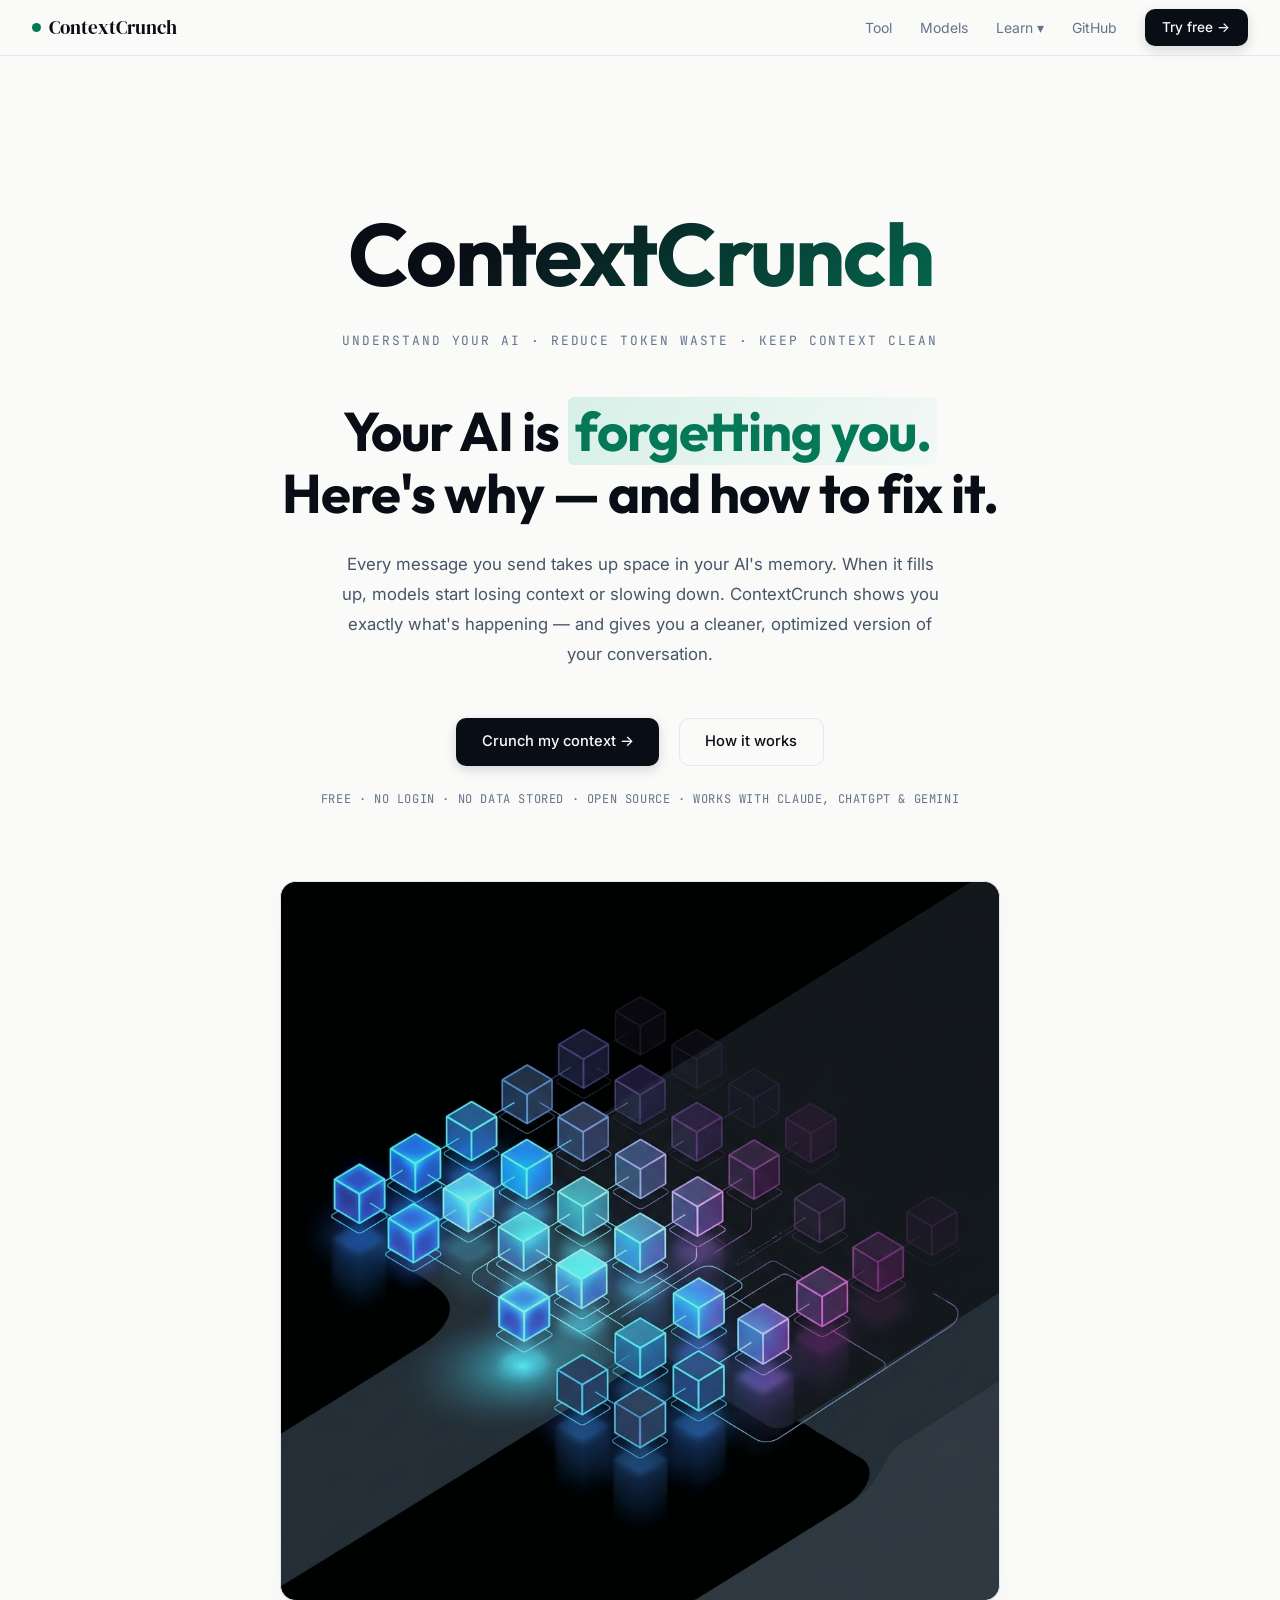
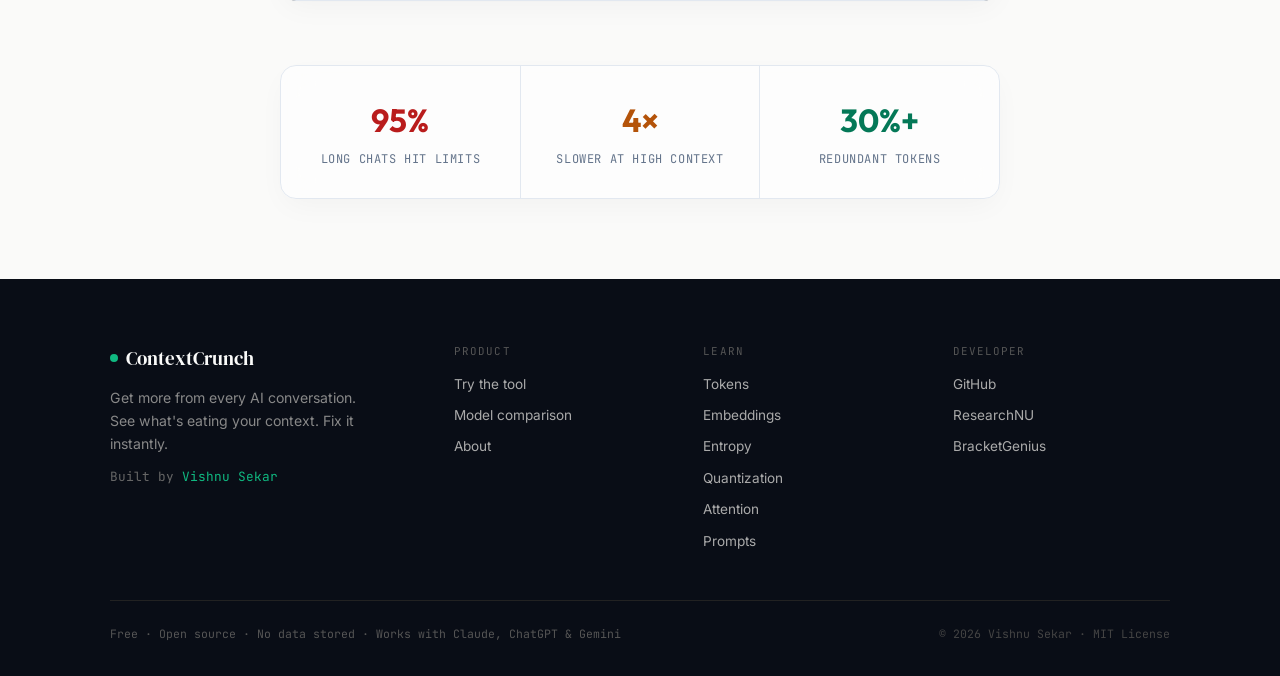
==== commit ff755d9f: "Initial commit" ====
--- a/frontend/index.html
+++ b/frontend/index.html
@@ -2,353 +2,225 @@
 <html lang="en">
 <head>
 <meta charset="UTF-8">
-<meta name="viewport" content="width=device-width, initial-scale=1.0, maximum-scale=1.0">
+<meta name="viewport" content="width=device-width,initial-scale=1.0">
 <title>ContextCrunch — Get more from every AI conversation</title>
-<link href="https://fonts.googleapis.com/css2?family=DM+Serif+Display:ital@0;1&family=DM+Mono:wght@400;500&family=Instrument+Sans:wght@400;500;600&display=swap" rel="stylesheet">
+
+<link href="https://fonts.googleapis.com/css2?family=DM+Serif+Display:ital@0;1&family=Outfit:wght@400;500;600;700&family=Inter:wght@400;500;600;700&family=JetBrains+Mono:wght@400;500;600&display=swap" rel="stylesheet">
 <link rel="stylesheet" href="shared/style.css">
+
 <style>
-/* ── Hero ── */
-.hero {
-  padding: 5rem 2rem 4rem;
+.hero{
+  padding: 8rem 2rem 5rem;
   text-align: center;
-  max-width: 860px;
+  max-width: 800px;
   margin: 0 auto;
 }
 
-.brand-title {
-  font-family: var(--serif);
-  font-size: clamp(2.8rem, 6vw, 4.5rem);
+/* Premium Brand Title Gradient */
+.brand-title{
+  font-family: var(--header);
+  font-weight: 700;
+  font-size: clamp(3.5rem, 8vw, 5.5rem);
   margin-bottom: .4rem;
+  letter-spacing: -2px;
+  background: linear-gradient(135deg, var(--black) 30%, var(--accent) 100%);
+  -webkit-background-clip: text;
+  -webkit-text-fill-color: transparent;
+}
+
+.brand-sub{
+  font-family: var(--mono);
+  font-size: .8rem;
+  color: var(--muted);
+  margin-bottom: 3rem;
+  text-transform: uppercase;
+  letter-spacing: .15em;
+}
+
+/* Headline */
+.hero h1{
+  font-family: var(--header);
+  font-weight: 700;
+  font-size: clamp(2.2rem, 5vw, 3.4rem);
+  margin-bottom: 1.5rem;
+  color: var(--black);
   letter-spacing: -1px;
-}
-.brand-title span { color: var(--accent); }
-
-.brand-sub {
-  font-family: var(--mono);
-  font-size: .78rem;
-  color: var(--muted);
-  margin-bottom: 2.5rem;
-  letter-spacing: .05em;
-}
-
-.hero h1 {
-  font-family: var(--serif);
-  font-size: clamp(1.8rem, 4vw, 2.8rem);
-  margin-bottom: 1.25rem;
-  line-height: 1.2;
-}
-.hero h1 em { color: var(--accent); font-style: italic; }
-
-.hero-sub {
-  font-size: .98rem;
-  color: #555;
-  max-width: 520px;
-  margin: 0 auto 2rem;
-  line-height: 1.75;
-}
-
-.hero-actions {
+  line-height: 1.15;
+}
+
+.hero h1 em{
+  color: var(--accent);
+  font-style: normal;
+  background: linear-gradient(120deg, rgba(16, 185, 129, 0.15) 0%, rgba(16, 185, 129, 0.03) 100%);
+  padding: 0 0.4rem;
+  border-radius: 6px;
+}
+
+/* Subtext */
+.hero-sub{
+  font-size: 1.05rem;
+  color: #475569;
+  max-width: 600px;
+  margin: 0 auto 3rem;
+  line-height: 1.8;
+}
+
+/* Buttons */
+.hero-actions{
   display: flex;
-  gap: .75rem;
+  gap: 1.2rem;
   justify-content: center;
   flex-wrap: wrap;
-  margin-bottom: .85rem;
-}
-
-.hero-note {
-  font-size: .72rem;
+  margin-bottom: 1.5rem;
+}
+
+.hero-note{
+  font-size: .75rem;
   color: var(--muted);
   font-family: var(--mono);
-  margin-bottom: 3rem;
-}
-
-/* Stats bar */
-.hero-stats {
+  margin-bottom: 4.5rem;
+  text-transform: uppercase;
+  letter-spacing: .05em;
+}
+
+.hero-image-container {
+  margin: 3rem auto 4rem;
+  max-width: 720px;
+  border-radius: var(--radius-lg);
+  border: 1px solid var(--border);
+  overflow: hidden;
+  box-shadow: var(--shadow-premium);
+  transition: transform 0.3s cubic-bezier(0.4, 0, 0.2, 1), box-shadow 0.3s ease;
+  background: var(--black);
+}
+.hero-image-container:hover {
+  transform: translateY(-4px) scale(1.005);
+  box-shadow: var(--shadow-hover);
+}
+.hero-img {
+  width: 100%;
+  display: block;
+  opacity: 0.92;
+  transition: opacity 0.3s ease;
+}
+.hero-image-container:hover .hero-img {
+  opacity: 1;
+}
+
+/* Premium Stats Widget with Glassmorphism */
+.hero-stats{
   display: flex;
   justify-content: center;
   border: 1px solid var(--border);
-  border-radius: 12px;
+  border-radius: var(--radius-lg);
   overflow: hidden;
-  background: var(--cream);
-  max-width: 640px;
+  background: rgba(255, 255, 255, 0.6);
+  backdrop-filter: blur(16px);
+  max-width: 720px;
   margin: 0 auto;
-}
-.hstat { flex: 1; padding: 1.2rem 1rem; }
-.hstat-num { font-family: var(--serif); font-size: 1.5rem; display: block; margin-bottom: .2rem; }
-.hstat-lbl { font-size: .72rem; color: var(--muted); font-family: var(--mono); }
-.hstat-div { width: 1px; background: var(--border); }
-
-/* How it works section */
-.how-grid {
-  display: grid;
-  grid-template-columns: repeat(3, 1fr);
-  gap: 1.25rem;
-  margin-top: 2.5rem;
-}
-.how-card {
-  background: var(--white);
-  border: 1px solid var(--border);
-  border-radius: 12px;
-  padding: 1.4rem;
-}
-.how-num {
+  box-shadow: var(--shadow-premium);
+}
+
+.hstat{
+  flex: 1;
+  padding: 1.8rem;
+  transition: transform 0.2s ease;
+}
+.hstat:hover {
+  transform: translateY(-2px);
+}
+
+.hstat-num{
+  font-family: var(--header);
+  font-weight: 700;
+  font-size: 2rem;
+  color: var(--black);
+}
+
+.hstat-lbl{
+  font-size: .75rem;
   font-family: var(--mono);
-  font-size: .68rem;
   color: var(--muted);
   text-transform: uppercase;
-  letter-spacing: .1em;
-  margin-bottom: .5rem;
-}
-.how-card h3 {
-  font-family: var(--serif);
-  font-size: 1.1rem;
-  margin-bottom: .5rem;
-}
-.how-card p {
-  font-size: .85rem;
-  color: #555;
-  line-height: 1.65;
-}
-
-/* Features */
-.features-grid {
-  display: grid;
-  grid-template-columns: repeat(2, 1fr);
-  gap: 1rem;
-  margin-top: 2.5rem;
-}
-.feature-card {
-  background: var(--white);
-  border: 1px solid var(--border);
-  border-radius: 10px;
-  padding: 1.25rem;
-  display: flex;
-  gap: .85rem;
-  align-items: flex-start;
-}
-.feature-icon {
-  width: 32px;
-  height: 32px;
-  border-radius: 8px;
-  background: var(--accent-light);
-  display: flex;
-  align-items: center;
-  justify-content: center;
-  font-size: .9rem;
-  flex-shrink: 0;
-}
-.feature-card h4 {
-  font-family: var(--serif);
-  font-size: .95rem;
-  margin-bottom: .25rem;
-}
-.feature-card p { font-size: .8rem; color: #555; line-height: 1.6; }
-
-/* Models section */
-.models-row {
-  display: grid;
-  grid-template-columns: repeat(3, 1fr);
-  gap: 1rem;
-  margin-top: 2rem;
-}
-.model-card {
-  border: 1px solid var(--border);
-  border-radius: 10px;
-  padding: 1.1rem;
-  background: var(--white);
-}
-.model-card-dot {
-  width: 8px; height: 8px;
-  border-radius: 50%;
-  display: inline-block;
-  margin-right: .4rem;
-}
-.model-card h4 { font-family: var(--serif); font-size: 1rem; margin-bottom: .35rem; }
-.model-card p  { font-size: .78rem; color: #555; line-height: 1.6; }
-.model-card .tag {
-  font-family: var(--mono);
-  font-size: .62rem;
-  color: var(--muted);
-  margin-top: .5rem;
-  display: block;
-}
-
-/* CTA */
-.cta-section {
-  text-align: center;
-  padding: 5rem 2rem;
-}
-.cta-section h2 { font-size: clamp(1.6rem, 3vw, 2.2rem); margin-bottom: 1rem; }
-.cta-section p  { color: #555; margin-bottom: 2rem; font-size: .95rem; }
-
-@media (max-width: 700px) {
-  .how-grid, .models-row { grid-template-columns: 1fr; }
-  .features-grid          { grid-template-columns: 1fr; }
-  .hero-stats             { flex-direction: column; }
-  .hstat-div              { display: none; }
+  letter-spacing: .05em;
+  margin-top: .25rem;
+}
+
+.hstat-div{
+  width: 1px;
+  background: var(--border);
+}
+
+/* MOBILE */
+@media(max-width:600px){
+  .hero-stats{flex-direction: column}
+  .hstat-div{display: none}
+  .hstat { border-bottom: 1px solid var(--border); }
+  .hstat:last-child { border-bottom: none; }
 }
 </style>
 </head>
+
 <body>
+
 <div id="nav-root"></div>
+
 <main>
 
-  <!-- ── HERO ── -->
-  <section class="hero">
-    <div class="brand-title">Context<span>Crunch</span></div>
-    <div class="brand-sub">understand your AI · reduce token waste · keep context clean</div>
-
-    <h1>Your AI is <em>forgetting you.</em><br>Here's why — and how to fix it.</h1>
-
-    <p class="hero-sub">
-      Every message you send takes up space in your AI's memory. When it fills up,
-      models start losing context or slowing down. ContextCrunch shows you exactly
-      what's happening — and gives you a cleaner version of your conversation.
-    </p>
-
-    <div class="hero-actions">
-      <a href="tool.html" class="btn btn-primary">Crunch my context →</a>
-      <a href="learn/index.html" class="btn btn-secondary">How it works</a>
+<section class="hero">
+
+  <div class="brand-title">
+    ContextCrunch
+  </div>
+  <div class="brand-sub">
+    understand your AI · reduce token waste · keep context clean
+  </div>
+
+  <h1>Your AI is <em>forgetting you.</em><br>Here's why — and how to fix it.</h1>
+
+  <p class="hero-sub">
+    Every message you send takes up space in your AI's memory. When it fills up, models start losing context or slowing down.
+    ContextCrunch shows you exactly what's happening — and gives you a cleaner, optimized version of your conversation.
+  </p>
+
+  <div class="hero-actions">
+    <a href="tool.html" class="btn btn-primary">Crunch my context →</a>
+    <a href="learn/index.html" class="btn btn-secondary">How it works</a>
+  </div>
+
+  <p class="hero-note">
+    Free · No login · No data stored · Open source · Works with Claude, ChatGPT & Gemini
+  </p>
+
+  <div class="hero-image-container">
+    <img src="assets/context_degradation.png" alt="Context window memory degradation visualization" class="hero-img">
+  </div>
+
+  <div class="hero-stats">
+    <div class="hstat">
+      <div class="hstat-num" style="color:var(--danger)">95%</div>
+      <div class="hstat-lbl">long chats hit limits</div>
     </div>
-
-    <p class="hero-note">Free · No login · No data stored · Open source · Works with Claude, ChatGPT &amp; Gemini</p>
-
-    <div class="hero-stats">
-      <div class="hstat">
-        <span class="hstat-num">95%</span>
-        <span class="hstat-lbl">long conversations hit limits</span>
-      </div>
-      <div class="hstat-div"></div>
-      <div class="hstat">
-        <span class="hstat-num">4×</span>
-        <span class="hstat-lbl">slower at high context</span>
-      </div>
-      <div class="hstat-div"></div>
-      <div class="hstat">
-        <span class="hstat-num">30%+</span>
-        <span class="hstat-lbl">redundant tokens</span>
-      </div>
+    <div class="hstat-div"></div>
+    <div class="hstat">
+      <div class="hstat-num" style="color:var(--warn)">4×</div>
+      <div class="hstat-lbl">slower at high context</div>
     </div>
-  </section>
-
-  <!-- ── HOW IT WORKS ── -->
-  <div class="section section-alt">
-    <div class="container">
-      <span class="section-label">How it works</span>
-      <h2 class="section-title">Three steps to a cleaner context</h2>
-      <div class="how-grid">
-        <div class="how-card">
-          <div class="how-num">Step 01</div>
-          <h3>Paste your conversation</h3>
-          <p>Copy any conversation from Claude, ChatGPT, or Gemini. Or upload a PDF, PPTX, or DOCX file. Pick your model and plan.</p>
-        </div>
-        <div class="how-card">
-          <div class="how-num">Step 02</div>
-          <h3>See exactly what's happening</h3>
-          <p>Instant analysis: memory used, semantic redundancy, token waste, information density, cost estimate, and response speed impact.</p>
-        </div>
-        <div class="how-card">
-          <div class="how-num">Step 03</div>
-          <h3>Compress and paste back</h3>
-          <p>3-stage pipeline removes filler, deduplicates repeated meaning, and rewrites for fluency. Same conversation, fewer tokens.</p>
-        </div>
-      </div>
+    <div class="hstat-div"></div>
+    <div class="hstat">
+      <div class="hstat-num" style="color:var(--accent)">30%+</div>
+      <div class="hstat-lbl">redundant tokens</div>
     </div>
   </div>
 
-  <!-- ── FEATURES ── -->
-  <div class="section">
-    <div class="container">
-      <span class="section-label">What you get</span>
-      <h2 class="section-title">Real math, not approximations</h2>
-      <div class="features-grid">
-        <div class="feature-card">
-          <div class="feature-icon">📊</div>
-          <div>
-            <h4>Token analysis</h4>
-            <p>Exact counts per speaker, cost estimate, % of context window used — updated live as you type.</p>
-          </div>
-        </div>
-        <div class="feature-card">
-          <div class="feature-icon">🔁</div>
-          <div>
-            <h4>Semantic redundancy</h4>
-            <p>sentence-transformers embeds every sentence. Flags pairs with cosine similarity above 0.88 as removable.</p>
-          </div>
-        </div>
-        <div class="feature-card">
-          <div class="feature-icon">🗑️</div>
-          <div>
-            <h4>Token waste detection</h4>
-            <p>Identifies filler phrases ("Of course!", "I'd be happy to") that add tokens without adding information.</p>
-          </div>
-        </div>
-        <div class="feature-card">
-          <div class="feature-icon">⚡</div>
-          <div>
-            <h4>Latency model</h4>
-            <p>O(n²) attention complexity means a 30% token reduction produces 2× faster responses — shown in real time.</p>
-          </div>
-        </div>
-        <div class="feature-card">
-          <div class="feature-icon">🧬</div>
-          <div>
-            <h4>3-stage compression</h4>
-            <p>sentence-transformers dedup → LLMLingua-2 pruning → Groq Llama 3.3 70B rewrite. Most work done locally, free.</p>
-          </div>
-        </div>
-        <div class="feature-card">
-          <div class="feature-icon">📚</div>
-          <div>
-            <h4>Interactive learn pages</h4>
-            <p>Six concepts explained at two levels with live demos — Shannon entropy, embeddings, attention, quantization and more.</p>
-          </div>
-        </div>
-      </div>
-    </div>
-  </div>
-
-  <!-- ── MODELS ── -->
-  <div class="section section-alt">
-    <div class="container">
-      <span class="section-label">Supported models</span>
-      <h2 class="section-title">Works with every major AI</h2>
-      <p class="section-sub">Each model uses a different tokenizer, context limit, and pricing structure. ContextCrunch accounts for all of it.</p>
-      <div class="models-row">
-        <div class="model-card">
-          <h4><span class="model-card-dot" style="background:#c4602a"></span>Claude</h4>
-          <p>Full recall — re-reads everything on every message. Haiku 4.5 · Sonnet 4.6 · Opus 4.7. Up to 1M token context.</p>
-          <span class="tag">Custom BPE · ~3.5 chars/token · Anthropic</span>
-        </div>
-        <div class="model-card">
-          <h4><span class="model-card-dot" style="background:#1a6b4a"></span>ChatGPT</h4>
-          <p>Silent truncation — drops oldest messages without warning. GPT-5.4 Mini · GPT-5.4 · GPT-5.5. Up to 1.05M tokens.</p>
-          <span class="tag">cl100k BPE · ~4.0 chars/token · OpenAI</span>
-        </div>
-        <div class="model-card">
-          <h4><span class="model-card-dot" style="background:#1e4f8a"></span>Gemini</h4>
-          <p>Largest vocabulary = fewest tokens per word. 2.5 Flash · 2.5 Pro · 3.1 Pro. 1M tokens, 2× pricing above 200k.</p>
-          <span class="tag">SentencePiece · ~4.5 chars/token · Google</span>
-        </div>
-      </div>
-    </div>
-  </div>
-
-  <!-- ── CTA ── -->
-  <div class="cta-section">
-    <div class="container">
-      <h2>Start with your current conversation</h2>
-      <p>Free. No login. No data stored. Works in your browser.</p>
-      <div style="display:flex;gap:.75rem;justify-content:center;flex-wrap:wrap">
-        <a href="tool.html" class="btn btn-primary">Try the tool →</a>
-        <a href="https://github.com/VishGuy2001/contextcrunch" target="_blank" class="btn btn-secondary">View on GitHub</a>
-      </div>
-    </div>
-  </div>
+</section>
 
 </main>
+
 <div id="footer-root"></div>
+
 <script src="shared/nav.js"></script>
 <script src="shared/footer.js"></script>
+
 </body>
 </html>
--- a/frontend/shared/style.css
+++ b/frontend/shared/style.css
@@ -1,171 +1,263 @@
-@import url('https://fonts.googleapis.com/css2?family=DM+Serif+Display:ital@0;1&family=DM+Mono:wght@400;500&family=Instrument+Sans:wght@400;500;600&display=swap');
-
-*, *::before, *::after { box-sizing: border-box; margin: 0; padding: 0; }
-
-:root {
-  --black:       #0f0f0f;
-  --white:       #fafaf8;
-  --cream:       #f4f2ec;
-  --mid:         #e8e5dc;
-  --muted:       #9a9589;
-  --accent:      #1a6b4a;
-  --accent-light:#e8f4ef;
-  --accent-mid:  #2d8f63;
-  --warn:        #c4602a;
-  --warn-light:  #fdf0e8;
-  --danger:      #b93030;
-  --danger-light:#fdf0f0;
-  --info:        #1e4f8a;
-  --info-light:  #eaf0f9;
-  --border:      #dddad1;
-  --serif:  'DM Serif Display', Georgia, serif;
-  --sans:   'Instrument Sans', sans-serif;
-  --mono:   'DM Mono', monospace;
-}
-
-html {
-  scroll-behavior: smooth;
-  font-size: 16px; /* explicit base — prevents browser zoom issues */
-}
-
-body {
-  font-family: var(--sans);
-  background: var(--white);
-  color: var(--black);
-  line-height: 1.6;
-  overflow-x: hidden;
-  /* no max-width on body — let containers handle it */
-}
-
-h1, h2, h3, h4 {
-  font-family: var(--serif);
-  letter-spacing: -.02em;
-  line-height: 1.15;
-}
-
-a    { color: inherit; text-decoration: none; }
-button { font-family: var(--sans); cursor: pointer; }
-input, textarea, select { font-family: var(--sans); }
-
-/* ── Layout ── */
-.container      { max-width: 960px;  margin: 0 auto; padding: 0 2rem; }
-.container-wide { max-width: 1060px; margin: 0 auto; padding: 0 2rem; }
-.section        { padding: 5rem 2rem; }
-.section-alt    { background: var(--cream); border-top: 1px solid var(--border); border-bottom: 1px solid var(--border); }
-
-/* ── Typography ── */
-.section-label {
-  font-family: var(--mono);
-  font-size: .72rem;
-  color: var(--muted);
-  letter-spacing: .12em;
-  text-transform: uppercase;
-  display: block;
-  margin-bottom: .5rem;
-}
-.section-title { font-family: var(--serif); font-size: clamp(1.8rem, 3vw, 2.6rem); margin-bottom: 1rem; }
-.section-sub   { color: #555; max-width: 540px; line-height: 1.75; font-size: 1.05rem; }
-
-/* ── Buttons ── */
-.btn {
-  display: inline-flex;
-  align-items: center;
-  gap: 8px;
-  padding: .65rem 1.4rem;
-  border-radius: 8px;
-  font-weight: 500;
-  font-size: .9rem;
-  border: none;
-  cursor: pointer;
-  transition: all .15s;
-  text-decoration: none;
-  white-space: nowrap;
-}
-.btn-primary   { background: var(--black); color: var(--white); }
-.btn-primary:hover  { background: var(--accent); transform: translateY(-1px); }
-.btn-secondary { background: transparent; color: var(--black); border: 1px solid var(--border); }
-.btn-secondary:hover { border-color: var(--black); transform: translateY(-1px); }
-.btn-accent    { background: var(--accent); color: var(--white); }
-.btn-accent:hover   { background: var(--accent-mid); transform: translateY(-1px); }
-.btn:disabled  { opacity: .4; cursor: not-allowed; transform: none !important; }
-
-/* ── Cards ── */
-.card { background: var(--white); border: 1px solid var(--border); border-radius: 12px; padding: 1.5rem; }
-
-/* ── Gauges ── */
-.gauge-track { background: var(--mid); border-radius: 4px; height: 6px; overflow: hidden; }
-.gauge-fill  { height: 100%; border-radius: 4px; transition: width .5s ease; background: var(--accent); }
-.gauge-fill.warning { background: var(--warn); }
-.gauge-fill.danger  { background: var(--danger); }
-
-/* ── Code ── */
-.code-block {
-  background: #1a1a1a;
-  color: #e8e5dc;
-  border-radius: 8px;
-  padding: 1.25rem;
-  font-family: var(--mono);
-  font-size: .8rem;
-  line-height: 1.7;
-  overflow-x: auto;
-  white-space: pre;
-}
-.formula {
-  background: var(--cream);
-  border: 1px solid var(--border);
-  border-radius: 6px;
-  padding: .75rem 1rem;
-  font-family: var(--mono);
-  font-size: .82rem;
-  overflow-x: auto;
-  white-space: pre;
-  margin: .75rem 0;
-  line-height: 1.8;
-}
-
-/* ── Level toggle ── */
-.level-toggle { display: flex; border: 1px solid var(--border); border-radius: 8px; overflow: hidden; width: fit-content; }
-.level-btn {
-  padding: .4rem .95rem;
-  border: none;
-  background: transparent;
-  font-size: .78rem;
-  font-family: var(--mono);
-  cursor: pointer;
-  color: var(--muted);
-  border-right: 1px solid var(--border);
-  transition: all .15s;
-}
-.level-btn:last-child { border-right: none; }
-.level-btn:hover  { background: var(--cream); color: var(--black); }
-.level-btn.active { background: var(--black); color: var(--white); }
-
-/* ── Badges ── */
-.badge { display: inline-flex; align-items: center; gap: 4px; padding: .2rem .6rem; border-radius: 100px; font-size: .72rem; font-family: var(--mono); font-weight: 500; }
-.badge-safe   { background: var(--accent-light); color: var(--accent); }
-.badge-warn   { background: var(--warn-light);   color: var(--warn); }
-.badge-danger { background: var(--danger-light); color: var(--danger); }
-
-/* ── Colors for gauge values ── */
-.safe    { color: var(--accent); }
-.warning { color: var(--warn); }
-.danger  { color: var(--danger); }
-
-/* ── Loading ── */
-.loading-dots::after { content: ''; animation: dots 1.2s steps(4,end) infinite; }
-@keyframes dots { 0%,20%{content:''} 40%{content:'.'} 60%{content:'..'} 80%,100%{content:'...'} }
-.spin { animation: spin .8s linear infinite; display: inline-block; }
-@keyframes spin { to { transform: rotate(360deg); } }
-
-/* ── Responsive ── */
-@media (max-width: 900px) {
-  .container, .container-wide { padding: 0 1.25rem; }
-}
-@media (max-width: 768px) {
-  .hide-mobile { display: none !important; }
-  .section     { padding: 3rem 1.25rem; }
-}
-@media (max-width: 480px) {
-  html { font-size: 15px; }
-  .section { padding: 2.5rem 1rem; }
-}+@import url('https://fonts.googleapis.com/css2?family=DM+Serif+Display:ital@0;1&family=Outfit:wght@400;500;600;700&family=Inter:wght@400;500;600;700&family=JetBrains+Mono:wght@400;500;600&display=swap');
+
+*,*::before,*::after{box-sizing:border-box;margin:0;padding:0}
+
+:root{
+  --black:#090d16;
+  --white:#fafaf9;
+  --cream:#f2f1ed;
+  --mid:#e3e1da;
+  --muted:#64748b;
+  --accent:#047857;
+  --accent-light:#f0fdf4;
+  --accent-mid:#10b981;
+  --warn:#b45309;
+  --warn-light:#fffbeb;
+  --danger:#b91c1c;
+  --danger-light:#fef2f2;
+  --info:#1d4ed8;
+  --info-light:#eff6ff;
+  --border:#e2e8f0;
+  
+  --serif:'DM Serif Display', Georgia, serif;
+  --sans:'Inter', sans-serif;
+  --header:'Outfit', sans-serif;
+  --mono:'JetBrains Mono', monospace;
+
+  --shadow-premium:0 10px 30px -5px rgba(9, 13, 22, 0.04), 0 1px 3px -1px rgba(9, 13, 22, 0.02);
+  --shadow-hover:0 20px 40px -10px rgba(9, 13, 22, 0.08), 0 1px 6px -1px rgba(9, 13, 22, 0.03);
+  --radius-lg:16px;
+  --radius-md:10px;
+}
+
+html{scroll-behavior:smooth}
+
+body{
+  font-family:var(--sans);
+  background:var(--white);
+  color:var(--black);
+  font-size:16px;
+  line-height:1.6;
+  overflow-x:hidden;
+  -webkit-font-smoothing:antialiased;
+}
+
+h1,h2,h3,h4{
+  font-family:var(--header);
+  font-weight:600;
+  letter-spacing:-.02em;
+  line-height:1.15;
+}
+
+a{color:inherit;text-decoration:none;transition:color 0.2s;}
+
+button{
+  font-family:var(--sans);
+  cursor:pointer;
+  transition:all 0.2s cubic-bezier(0.4, 0, 0.2, 1);
+}
+
+input,textarea,select{
+  font-family:var(--sans);
+  transition:all 0.2s ease;
+}
+
+.container{max-width:960px;margin:0 auto;padding:0 2rem}
+.container-wide{max-width:1100px;margin:0 auto;padding:0 2rem}
+.section{padding:5rem 2rem}
+.section-alt{
+  background:var(--cream);
+  border-top:1px solid var(--border);
+  border-bottom:1px solid var(--border);
+}
+
+.section-label{
+  font-family:var(--mono);
+  font-size:.75rem;
+  color:var(--muted);
+  letter-spacing:.12em;
+  text-transform:uppercase;
+  display:block;
+  margin-bottom:.75rem;
+}
+
+.section-title{
+  font-family:var(--header);
+  font-weight:700;
+  font-size:clamp(2rem,4vw,3.2rem);
+  margin-bottom:1rem;
+}
+
+.section-sub{
+  color:#475569;
+  max-width:580px;
+  line-height:1.75;
+  font-size:1.05rem;
+}
+
+.btn{
+  display:inline-flex;
+  align-items:center;
+  gap:8px;
+  padding:.7rem 1.6rem;
+  border-radius:var(--radius-md);
+  font-weight:500;
+  font-size:.92rem;
+  border:none;
+  cursor:pointer;
+  text-decoration:none;
+  transition:all .2s cubic-bezier(0.4, 0, 0.2, 1);
+}
+
+.btn-primary{
+  background:var(--black);
+  color:var(--white);
+  box-shadow:0 4px 12px rgba(9, 13, 22, 0.15);
+}
+.btn-primary:hover{
+  background:var(--accent);
+  transform:translateY(-2px);
+  box-shadow:0 6px 16px rgba(4, 120, 87, 0.25);
+}
+
+.btn-secondary{
+  background:transparent;
+  color:var(--black);
+  border:1px solid var(--border);
+}
+.btn-secondary:hover{
+  border-color:var(--black);
+  transform:translateY(-2px);
+  background:rgba(9, 13, 22, 0.02);
+}
+
+.btn-accent{
+  background:var(--accent);
+  color:var(--white);
+  box-shadow:0 4px 12px rgba(4, 120, 87, 0.15);
+}
+.btn-accent:hover{
+  background:var(--accent-mid);
+  transform:translateY(-2px);
+  box-shadow:0 6px 16px rgba(16, 185, 129, 0.25);
+}
+
+.btn:disabled{
+  opacity:.4;
+  cursor:not-allowed;
+  transform:none!important;
+  box-shadow:none!important;
+}
+
+.card{
+  background:rgba(255, 255, 255, 0.7);
+  backdrop-filter:blur(16px);
+  border:1px solid var(--border);
+  border-radius:var(--radius-lg);
+  padding:1.75rem;
+  box-shadow:var(--shadow-premium);
+  transition:all 0.2s cubic-bezier(0.4, 0, 0.2, 1);
+}
+.card:hover{
+  transform:translateY(-2px);
+  box-shadow:var(--shadow-hover);
+}
+
+/* Premium Gauges */
+.gauge-track{
+  background:var(--border);
+  border-radius:100px;
+  height:8px;
+  overflow:hidden;
+  position:relative;
+}
+
+.gauge-fill{
+  height:100%;
+  border-radius:100px;
+  width:0%;
+  background:var(--accent-mid);
+  transition:width 0.6s cubic-bezier(0.34, 1.56, 0.64, 1), background 0.4s ease;
+}
+.gauge-fill.warning{background:var(--warn)}
+.gauge-fill.danger{background:var(--danger)}
+
+.code-block{
+  background:#0f172a;
+  color:#f8fafc;
+  border-radius:var(--radius-md);
+  padding:1.25rem;
+  font-family:var(--mono);
+  font-size:.82rem;
+  line-height:1.7;
+  overflow-x:auto;
+  white-space:pre;
+  border:1px solid #1e293b;
+}
+
+.formula{
+  background:#f8fafc;
+  border:1px solid var(--border);
+  border-left:3px solid var(--black);
+  border-radius:var(--radius-md);
+  padding:1rem 1.25rem;
+  font-family:var(--mono);
+  font-size:.85rem;
+  line-height:1.7;
+  overflow-x:auto;
+  white-space:pre;
+  margin:1rem 0;
+  color:#334155;
+}
+
+.level-toggle{
+  display:flex;
+  border:1px solid var(--border);
+  border-radius:var(--radius-md);
+  overflow:hidden;
+  width:fit-content;
+  background:rgba(255, 255, 255, 0.5);
+  backdrop-filter:blur(8px);
+}
+
+.level-btn{
+  padding:.55rem 1.25rem;
+  border:none;
+  background:transparent;
+  font-size:.82rem;
+  font-weight:600;
+  font-family:var(--header);
+  cursor:pointer;
+  color:var(--muted);
+  border-right:1px solid var(--border);
+  transition:all .2s ease;
+}
+.level-btn:last-child{border-right:none}
+.level-btn:hover{background:rgba(9, 13, 22, 0.04);color:var(--black)}
+.level-btn.active{background:var(--black);color:var(--white)}
+
+.badge{
+  display:inline-flex;
+  align-items:center;
+  gap:6px;
+  padding:.25rem .75rem;
+  border-radius:100px;
+  font-size:.75rem;
+  font-family:var(--mono);
+  font-weight:600;
+  text-transform:uppercase;
+  letter-spacing:.05em;
+}
+.badge-safe{background:#dcfce7;color:#15803d}
+.badge-warn{background:#fef3c7;color:#b45309}
+.badge-danger{background:#fee2e2;color:#b91c1c}
+
+.loading-dots::after{content:'';animation:dots 1.2s steps(4,end) infinite}
+@keyframes dots{0%,20%{content:''}40%{content:'.'}60%{content:'..'}80%,100%{content:'...'}}
+.spin{animation:spin .8s linear infinite;display:inline-block}
+@keyframes spin{to{transform:rotate(360deg)}}
+
+@media(max-width:768px){
+  .hide-mobile{display:none!important}
+  .section{padding:3.5rem 1.5rem}
+}
